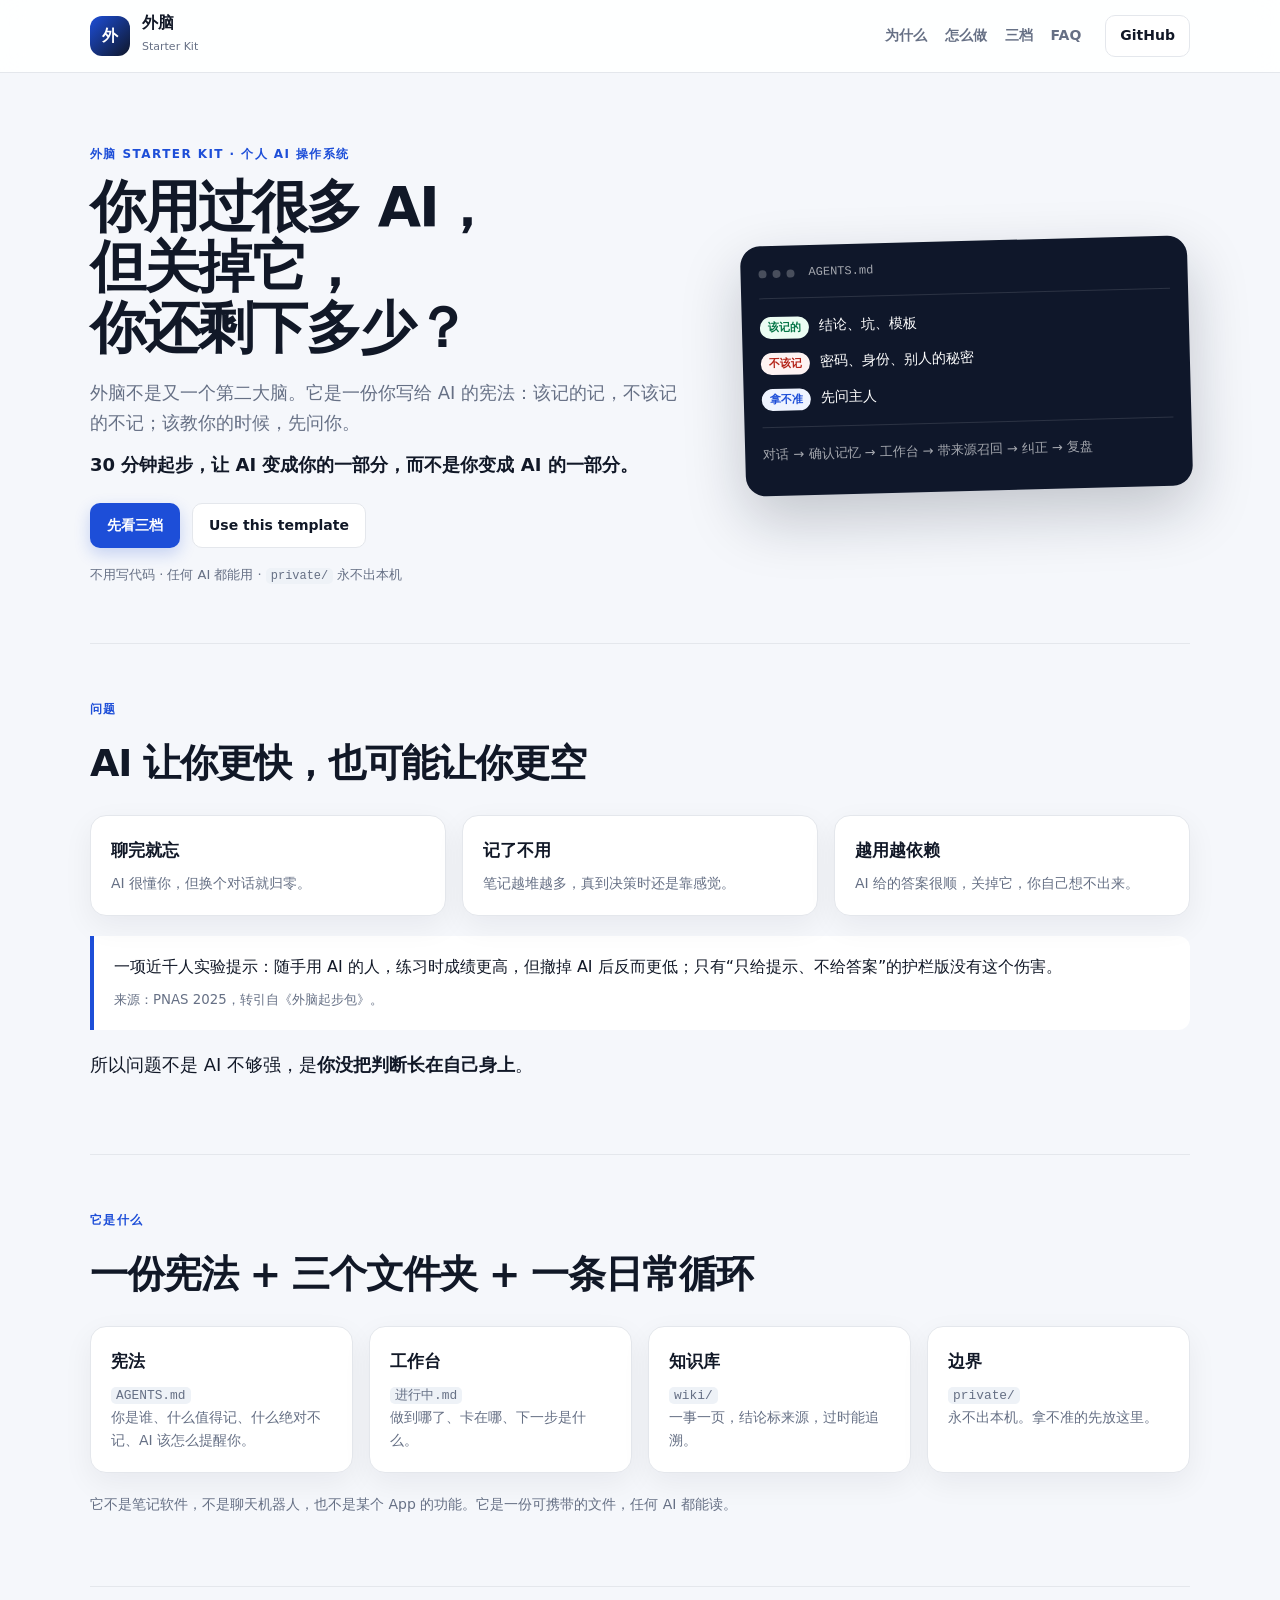
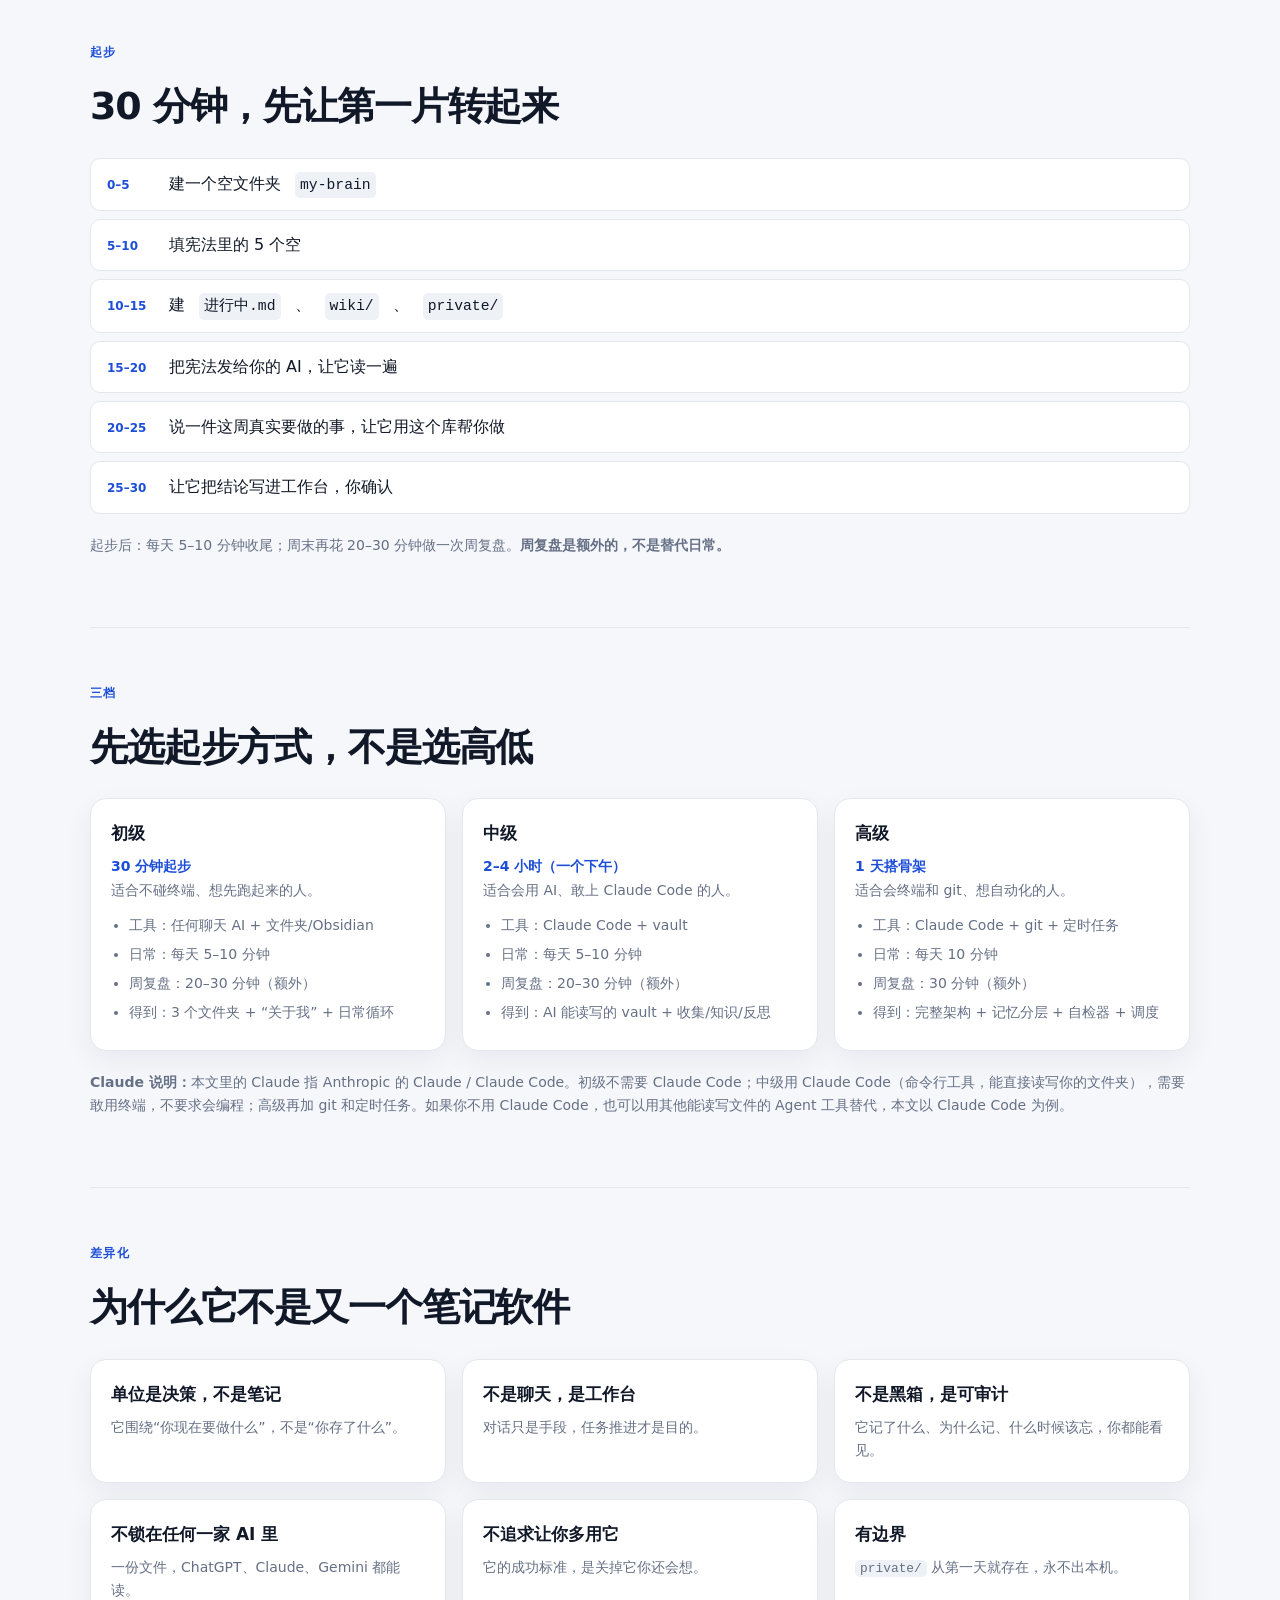
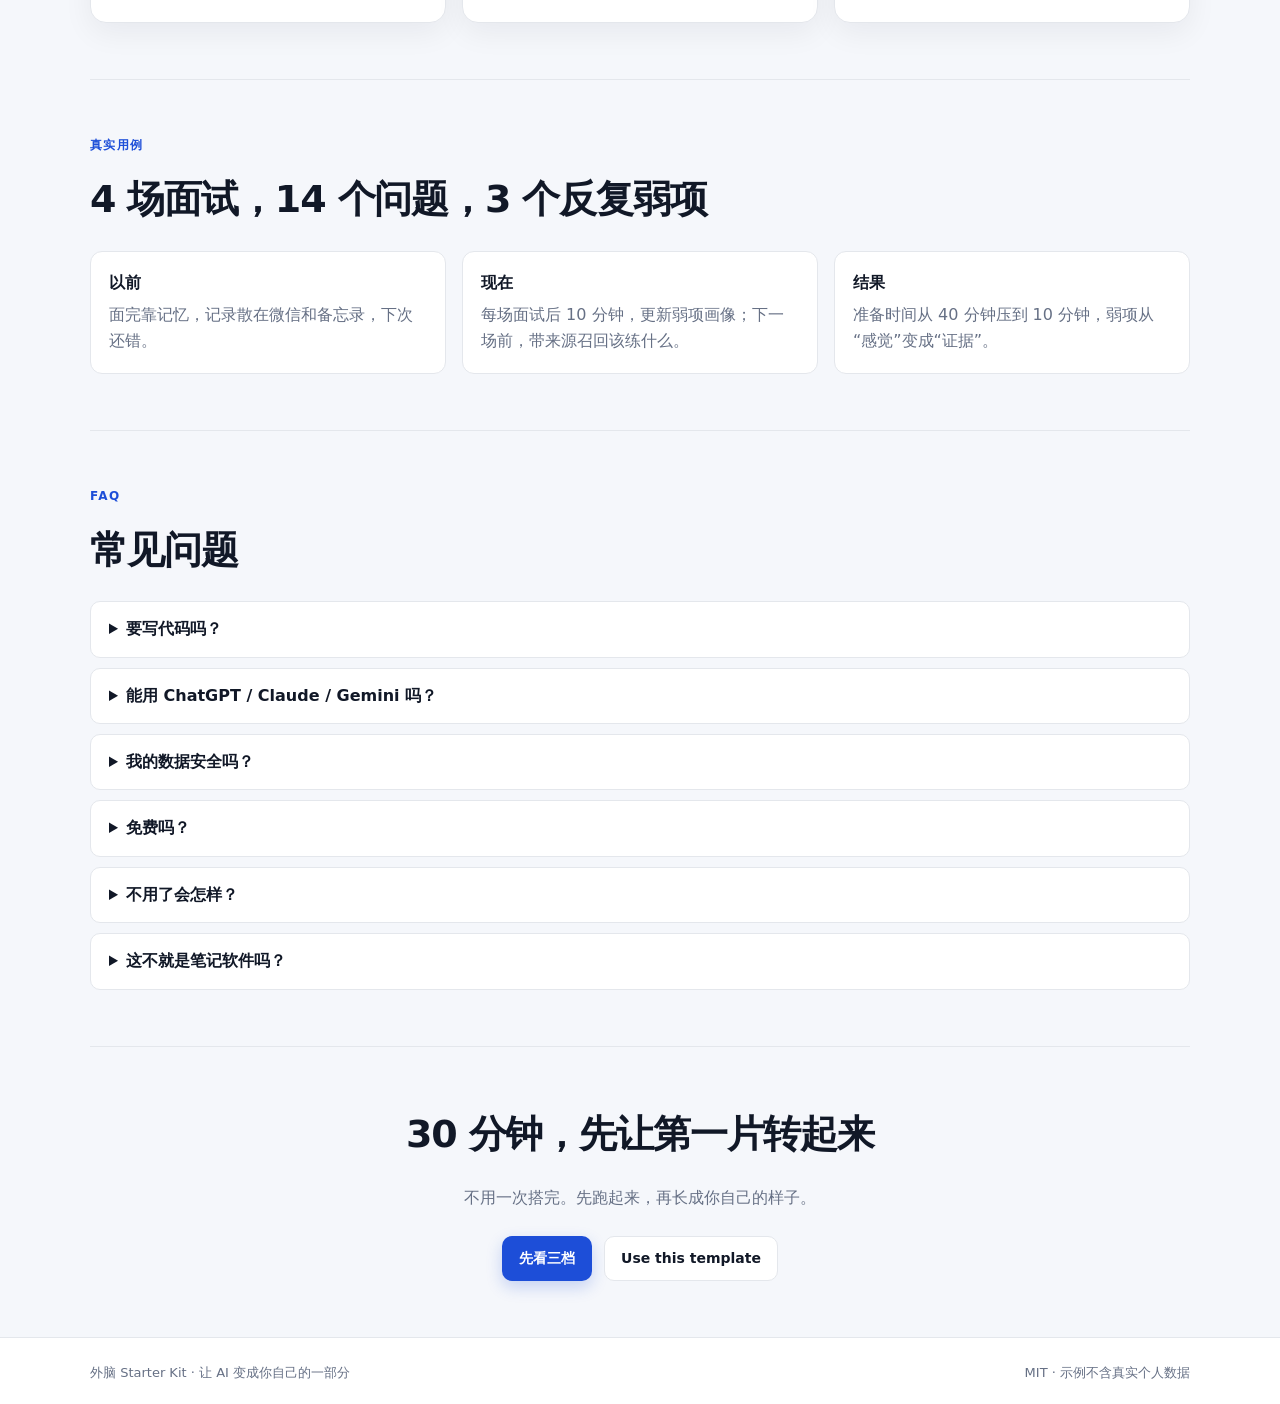
==== site/index.html @ 5e47b534 "feat: add external brain starter kit Co-Authored-By: Claude Code <noreply@anthropic.com>" ====
<!DOCTYPE html>
<html lang="zh-CN">
<head>
  <meta charset="UTF-8" />
  <meta name="viewport" content="width=device-width, initial-scale=1.0" />
  <title>外脑 Starter Kit · 让 AI 变成你自己的一部分</title>
  <meta name="description" content="外脑不是又一个第二大脑。它是一份你写给 AI 的宪法：该记的记，不该记的不记；该教你的时候，先问你。" />
  <link rel="stylesheet" href="styles.css" />
</head>
<body>
  <header class="site-header">
    <div class="container header-inner">
      <a class="brand" href="#">
        <span class="brand-mark">外</span>
        <span>
          <strong>外脑</strong>
          <small>Starter Kit</small>
        </span>
      </a>
      <nav class="nav">
        <a href="#problem">为什么</a>
        <a href="#how">怎么做</a>
        <a href="#tiers">三档</a>
        <a href="#faq">FAQ</a>
      </nav>
      <a class="btn btn-ghost" href="https://github.com/xiaohuanTang/waibrain-starter" target="_blank" rel="noreferrer">GitHub</a>
    </div>
  </header>

  <main>
    <section class="hero container">
      <div class="hero-copy">
        <p class="eyebrow">外脑 Starter Kit · 个人 AI 操作系统</p>
        <h1>你用过很多 AI，<br />但关掉它，<br />你还剩下多少？</h1>
        <p class="lead">外脑不是又一个第二大脑。它是一份你写给 AI 的宪法：该记的记，不该记的不记；该教你的时候，先问你。</p>
        <p class="lead strong">30 分钟起步，让 AI 变成你的一部分，而不是你变成 AI 的一部分。</p>
        <div class="actions">
          <a class="btn btn-primary" href="#tiers">先看三档</a>
          <a class="btn btn-secondary" href="https://github.com/xiaohuanTang/waibrain-starter" target="_blank" rel="noreferrer">Use this template</a>
        </div>
        <p class="micro">不用写代码 · 任何 AI 都能用 · <code>private/</code> 永不出本机</p>
      </div>
      <div class="hero-card" aria-hidden="true">
        <div class="card-top"><i></i><i></i><i></i><span>AGENTS.md</span></div>
        <div class="card-body">
          <p><span class="tag tag-green">该记的</span> 结论、坑、模板</p>
          <p><span class="tag tag-red">不该记</span> 密码、身份、别人的秘密</p>
          <p><span class="tag tag-blue">拿不准</span> 先问主人</p>
          <hr />
          <p class="muted">对话 → 确认记忆 → 工作台 → 带来源召回 → 纠正 → 复盘</p>
        </div>
      </div>
    </section>

    <section id="problem" class="section container">
      <p class="eyebrow">问题</p>
      <h2>AI 让你更快，也可能让你更空</h2>
      <div class="grid-3">
        <div class="card"><h3>聊完就忘</h3><p>AI 很懂你，但换个对话就归零。</p></div>
        <div class="card"><h3>记了不用</h3><p>笔记越堆越多，真到决策时还是靠感觉。</p></div>
        <div class="card"><h3>越用越依赖</h3><p>AI 给的答案很顺，关掉它，你自己想不出来。</p></div>
      </div>
      <div class="quote">
        <p>一项近千人实验提示：随手用 AI 的人，练习时成绩更高，但撤掉 AI 后反而更低；只有“只给提示、不给答案”的护栏版没有这个伤害。</p>
        <small>来源：PNAS 2025，转引自《外脑起步包》。</small>
      </div>
      <p class="turn">所以问题不是 AI 不够强，是<strong>你没把判断长在自己身上</strong>。</p>
    </section>

    <section id="how" class="section container">
      <p class="eyebrow">它是什么</p>
      <h2>一份宪法 + 三个文件夹 + 一条日常循环</h2>
      <div class="grid-4">
        <div class="card"><h3>宪法</h3><p><code>AGENTS.md</code><br />你是谁、什么值得记、什么绝对不记、AI 该怎么提醒你。</p></div>
        <div class="card"><h3>工作台</h3><p><code>进行中.md</code><br />做到哪了、卡在哪、下一步是什么。</p></div>
        <div class="card"><h3>知识库</h3><p><code>wiki/</code><br />一事一页，结论标来源，过时能追溯。</p></div>
        <div class="card"><h3>边界</h3><p><code>private/</code><br />永不出本机。拿不准的先放这里。</p></div>
      </div>
      <p class="note">它不是笔记软件，不是聊天机器人，也不是某个 App 的功能。它是一份可携带的文件，任何 AI 都能读。</p>
    </section>

    <section class="section container">
      <p class="eyebrow">起步</p>
      <h2>30 分钟，先让第一片转起来</h2>
      <ol class="steps">
        <li><span>0–5</span>建一个空文件夹 <code>my-brain</code></li>
        <li><span>5–10</span>填宪法里的 5 个空</li>
        <li><span>10–15</span>建 <code>进行中.md</code>、<code>wiki/</code>、<code>private/</code></li>
        <li><span>15–20</span>把宪法发给你的 AI，让它读一遍</li>
        <li><span>20–25</span>说一件这周真实要做的事，让它用这个库帮你做</li>
        <li><span>25–30</span>让它把结论写进工作台，你确认</li>
      </ol>
      <p class="note">起步后：每天 5–10 分钟收尾；周末再花 20–30 分钟做一次周复盘。<strong>周复盘是额外的，不是替代日常。</strong></p>
    </section>

    <section id="tiers" class="section container">
      <p class="eyebrow">三档</p>
      <h2>先选起步方式，不是选高低</h2>
      <div class="tiers">
        <div class="card tier">
          <h3>初级</h3>
          <p class="tier-time">30 分钟起步</p>
          <p>适合不碰终端、想先跑起来的人。</p>
          <ul>
            <li>工具：任何聊天 AI + 文件夹/Obsidian</li>
            <li>日常：每天 5–10 分钟</li>
            <li>周复盘：20–30 分钟（额外）</li>
            <li>得到：3 个文件夹 + “关于我” + 日常循环</li>
          </ul>
        </div>
        <div class="card tier">
          <h3>中级</h3>
          <p class="tier-time">2–4 小时（一个下午）</p>
          <p>适合会用 AI、敢上 Claude Code 的人。</p>
          <ul>
            <li>工具：Claude Code + vault</li>
            <li>日常：每天 5–10 分钟</li>
            <li>周复盘：20–30 分钟（额外）</li>
            <li>得到：AI 能读写的 vault + 收集/知识/反思</li>
          </ul>
        </div>
        <div class="card tier">
          <h3>高级</h3>
          <p class="tier-time">1 天搭骨架</p>
          <p>适合会终端和 git、想自动化的人。</p>
          <ul>
            <li>工具：Claude Code + git + 定时任务</li>
            <li>日常：每天 10 分钟</li>
            <li>周复盘：30 分钟（额外）</li>
            <li>得到：完整架构 + 记忆分层 + 自检器 + 调度</li>
          </ul>
        </div>
      </div>
      <p class="note"><strong>Claude 说明：</strong>本文里的 Claude 指 Anthropic 的 Claude / Claude Code。初级不需要 Claude Code；中级用 Claude Code（命令行工具，能直接读写你的文件夹），需要敢用终端，不要求会编程；高级再加 git 和定时任务。如果你不用 Claude Code，也可以用其他能读写文件的 Agent 工具替代，本文以 Claude Code 为例。</p>
    </section>

    <section class="section container">
      <p class="eyebrow">差异化</p>
      <h2>为什么它不是又一个笔记软件</h2>
      <div class="grid-3">
        <div class="card"><h3>单位是决策，不是笔记</h3><p>它围绕“你现在要做什么”，不是“你存了什么”。</p></div>
        <div class="card"><h3>不是聊天，是工作台</h3><p>对话只是手段，任务推进才是目的。</p></div>
        <div class="card"><h3>不是黑箱，是可审计</h3><p>它记了什么、为什么记、什么时候该忘，你都能看见。</p></div>
        <div class="card"><h3>不锁在任何一家 AI 里</h3><p>一份文件，ChatGPT、Claude、Gemini 都能读。</p></div>
        <div class="card"><h3>不追求让你多用它</h3><p>它的成功标准，是关掉它你还会想。</p></div>
        <div class="card"><h3>有边界</h3><p><code>private/</code> 从第一天就存在，永不出本机。</p></div>
      </div>
    </section>

    <section class="section container">
      <p class="eyebrow">真实用例</p>
      <h2>4 场面试，14 个问题，3 个反复弱项</h2>
      <div class="case">
        <div><strong>以前</strong><p>面完靠记忆，记录散在微信和备忘录，下次还错。</p></div>
        <div><strong>现在</strong><p>每场面试后 10 分钟，更新弱项画像；下一场前，带来源召回该练什么。</p></div>
        <div><strong>结果</strong><p>准备时间从 40 分钟压到 10 分钟，弱项从“感觉”变成“证据”。</p></div>
      </div>
    </section>

    <section id="faq" class="section container">
      <p class="eyebrow">FAQ</p>
      <h2>常见问题</h2>
      <div class="faq">
        <details><summary>要写代码吗？</summary><p>不用。初级档零终端，任何聊天 AI + 一个文件夹就能开始。</p></details>
        <details><summary>能用 ChatGPT / Claude / Gemini 吗？</summary><p>能。外脑是一份文件，不是某个 App 的功能；初级任何聊天 AI 都行，中高级用 Claude Code。</p></details>
        <details><summary>我的数据安全吗？</summary><p><code>private/</code> 永不出本机；可分享层和私有层从第一天分开。</p></details>
        <details><summary>免费吗？</summary><p>Starter Kit 开源；你的外脑是你自己的文件，不是租来的账号。</p></details>
        <details><summary>不用了会怎样？</summary><p>文件还在你手里。没有锁定，没有迁移成本。</p></details>
        <details><summary>这不就是笔记软件吗？</summary><p>不是。笔记软件存内容；外脑管的是“记什么、什么时候用、什么时候该忘”。</p></details>
      </div>
    </section>

    <section class="section container final">
      <h2>30 分钟，先让第一片转起来</h2>
      <p>不用一次搭完。先跑起来，再长成你自己的样子。</p>
      <div class="actions">
        <a class="btn btn-primary" href="#tiers">先看三档</a>
        <a class="btn btn-secondary" href="https://github.com/xiaohuanTang/waibrain-starter" target="_blank" rel="noreferrer">Use this template</a>
      </div>
    </section>
  </main>

  <footer class="site-footer">
    <div class="container footer-inner">
      <span>外脑 Starter Kit · 让 AI 变成你自己的一部分</span>
      <span>MIT · 示例不含真实个人数据</span>
    </div>
  </footer>
</body>
</html>
---- site/styles.css ----
:root {
  --bg: #f5f7fb;
  --surface: #ffffff;
  --ink: #111827;
  --muted: #667085;
  --line: #e4e7ec;
  --navy: #0f172a;
  --blue: #1d4ed8;
  --blue-soft: #eff4ff;
  --green: #067647;
  --green-soft: #ecfdf3;
  --red: #b42318;
  --red-soft: #fef3f2;
  --radius: 16px;
  --shadow: 0 10px 30px rgba(15, 23, 42, 0.06);
}

* { box-sizing: border-box; }
html { scroll-behavior: smooth; }
body {
  margin: 0;
  background: var(--bg);
  color: var(--ink);
  font-family: system-ui, -apple-system, "Segoe UI", "Microsoft YaHei", sans-serif;
  line-height: 1.65;
  -webkit-font-smoothing: antialiased;
}
a { color: inherit; }
code {
  padding: 1px 5px;
  border-radius: 5px;
  background: #eef2f7;
  font-family: ui-monospace, SFMono-Regular, Consolas, monospace;
  font-size: 0.92em;
}
.container { width: min(1100px, calc(100% - 40px)); margin: 0 auto; }

.site-header {
  position: sticky;
  top: 0;
  z-index: 20;
  background: rgba(255, 255, 255, 0.9);
  backdrop-filter: blur(12px);
  border-bottom: 1px solid var(--line);
}
.header-inner {
  display: flex;
  align-items: center;
  gap: 24px;
  min-height: 72px;
  padding: 10px 0;
}
.brand {
  display: flex;
  align-items: center;
  gap: 12px;
  text-decoration: none;
}
.brand-mark {
  width: 40px;
  height: 40px;
  border-radius: 12px;
  display: grid;
  place-items: center;
  background: linear-gradient(135deg, #1d4ed8, #0f172a);
  color: #fff;
  font-weight: 800;
}
.brand strong { display: block; line-height: 1.1; }
.brand small { color: var(--muted); font-size: 11px; }
.nav {
  margin-left: auto;
  display: flex;
  gap: 18px;
}
.nav a {
  color: var(--muted);
  text-decoration: none;
  font-size: 14px;
  font-weight: 600;
}
.nav a:hover { color: var(--ink); }
.btn {
  display: inline-flex;
  align-items: center;
  justify-content: center;
  border-radius: 10px;
  padding: 10px 16px;
  font-size: 14px;
  font-weight: 700;
  text-decoration: none;
  border: 1px solid transparent;
  transition: transform 0.15s ease, background 0.15s ease;
}
.btn:hover { transform: translateY(-1px); }
.btn-primary { background: var(--blue); color: #fff; box-shadow: 0 6px 16px rgba(29, 78, 216, 0.22); }
.btn-secondary { background: #fff; color: var(--ink); border-color: var(--line); }
.btn-ghost { background: #fff; color: var(--ink); border-color: var(--line); padding: 8px 14px; }

.hero {
  display: grid;
  grid-template-columns: 1.15fr 0.85fr;
  gap: 48px;
  align-items: center;
  padding: 72px 0 56px;
}
.eyebrow {
  margin: 0 0 12px;
  color: var(--blue);
  font-size: 12px;
  font-weight: 800;
  letter-spacing: 0.12em;
  text-transform: uppercase;
}
h1 {
  margin: 0 0 20px;
  font-size: clamp(36px, 5vw, 56px);
  line-height: 1.08;
  letter-spacing: -0.035em;
}
h2 {
  margin: 0 0 20px;
  font-size: clamp(28px, 3.5vw, 38px);
  letter-spacing: -0.03em;
}
h3 { margin: 0 0 8px; font-size: 17px; }
.lead { margin: 0 0 12px; color: var(--muted); font-size: 18px; max-width: 620px; }
.lead.strong { color: var(--ink); font-weight: 700; }
.actions { display: flex; flex-wrap: wrap; gap: 12px; margin-top: 24px; }
.micro { margin: 16px 0 0; color: var(--muted); font-size: 13px; }

.hero-card {
  background: var(--navy);
  color: #fff;
  border-radius: 20px;
  padding: 18px;
  box-shadow: 0 24px 60px rgba(15, 23, 42, 0.22);
  transform: rotate(-1.5deg);
}
.card-top { display: flex; align-items: center; gap: 6px; padding-bottom: 14px; border-bottom: 1px solid rgba(255,255,255,.12); }
.card-top i { width: 8px; height: 8px; border-radius: 50%; background: rgba(255,255,255,.24); }
.card-top span { margin-left: 8px; color: rgba(255,255,255,.62); font-size: 12px; font-family: ui-monospace, monospace; }
.card-body { padding-top: 16px; }
.card-body p { margin: 0 0 12px; font-size: 14px; }
.card-body hr { border: 0; border-top: 1px solid rgba(255,255,255,.12); margin: 16px 0; }
.card-body .muted { color: rgba(255,255,255,.62); font-size: 13px; }
.tag { display: inline-block; padding: 2px 8px; border-radius: 999px; font-size: 11px; font-weight: 800; margin-right: 6px; }
.tag-green { background: var(--green-soft); color: var(--green); }
.tag-red { background: var(--red-soft); color: var(--red); }
.tag-blue { background: var(--blue-soft); color: var(--blue); }

.section { padding: 56px 0; border-top: 1px solid var(--line); }
.grid-3 { display: grid; grid-template-columns: repeat(3, 1fr); gap: 16px; }
.grid-4 { display: grid; grid-template-columns: repeat(4, 1fr); gap: 16px; }
.card {
  background: var(--surface);
  border: 1px solid var(--line);
  border-radius: var(--radius);
  padding: 20px;
  box-shadow: var(--shadow);
}
.card p { margin: 0; color: var(--muted); font-size: 14px; }
.quote {
  margin-top: 20px;
  padding: 18px 20px;
  border-left: 4px solid var(--blue);
  background: #fff;
  border-radius: 0 12px 12px 0;
}
.quote p { margin: 0 0 6px; }
.quote small { color: var(--muted); }
.turn { margin-top: 20px; font-size: 18px; }
.note { margin-top: 20px; color: var(--muted); font-size: 14px; }
.steps { margin: 0; padding: 0; list-style: none; display: grid; gap: 8px; }
.steps li { display: flex; gap: 14px; align-items: baseline; background: #fff; border: 1px solid var(--line); border-radius: 10px; padding: 12px 16px; }
.steps span { color: var(--blue); font-weight: 800; font-size: 12px; min-width: 48px; }
.tiers { display: grid; grid-template-columns: repeat(3, 1fr); gap: 16px; }
.tier-time { color: var(--blue) !important; font-weight: 800; }
.tier ul { margin: 12px 0 0; padding-left: 18px; color: var(--muted); font-size: 14px; }
.tier li { margin-bottom: 6px; }
.case { display: grid; grid-template-columns: repeat(3, 1fr); gap: 16px; }
.case > div { background: #fff; border: 1px solid var(--line); border-radius: 12px; padding: 18px; }
.case p { margin: 6px 0 0; color: var(--muted); }
.faq { display: grid; gap: 10px; }
details { background: #fff; border: 1px solid var(--line); border-radius: 10px; padding: 14px 18px; }
summary { cursor: pointer; font-weight: 700; }
details p { margin: 10px 0 0; color: var(--muted); }
.final { text-align: center; }
.final p { color: var(--muted); }
.final .actions { justify-content: center; }
.site-footer { padding: 24px 0; border-top: 1px solid var(--line); background: #fff; }
.footer-inner { display: flex; justify-content: space-between; gap: 16px; flex-wrap: wrap; color: var(--muted); font-size: 13px; }

@media (max-width: 900px) {
  .header-inner { flex-wrap: wrap; gap: 12px; }
  .nav { order: 3; width: 100%; margin-left: 0; }
  .hero { grid-template-columns: 1fr; padding-top: 44px; }
  .hero-card { display: none; }
  .grid-3, .grid-4, .tiers, .case { grid-template-columns: 1fr; }
}
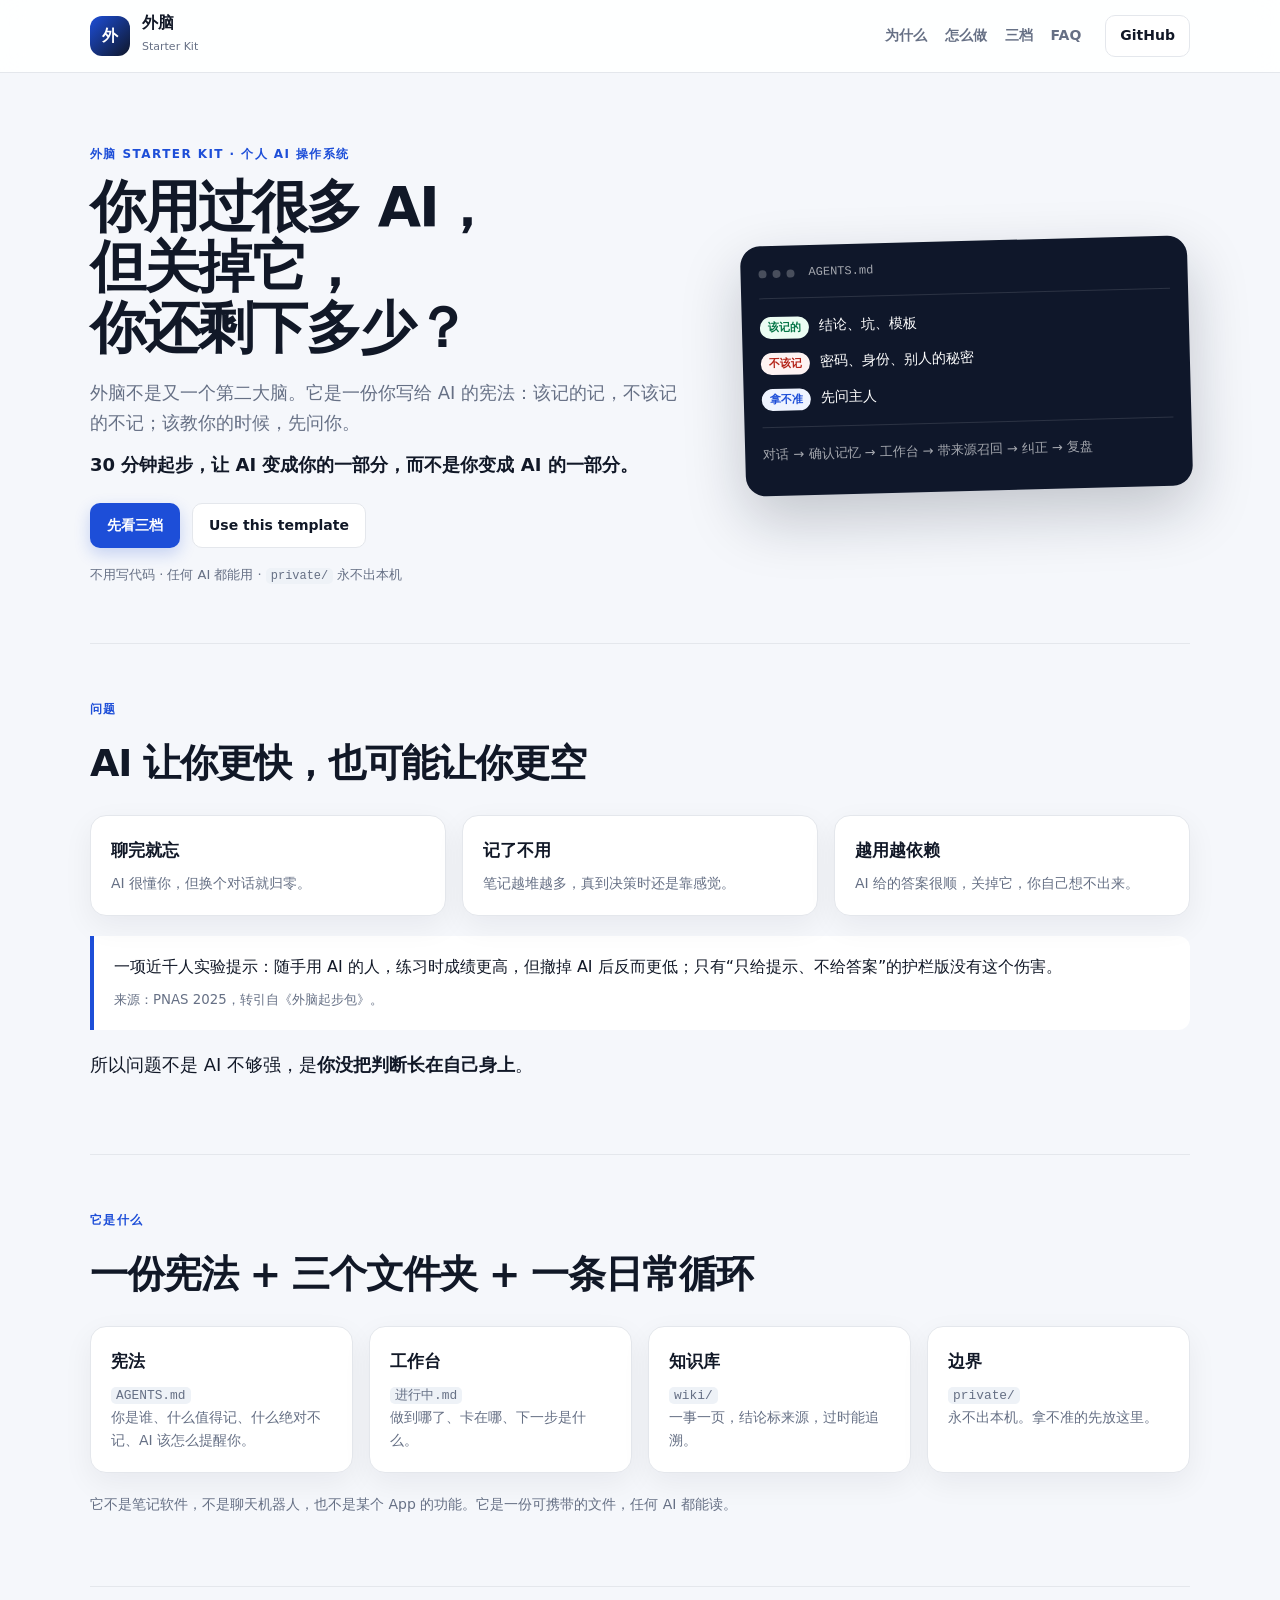
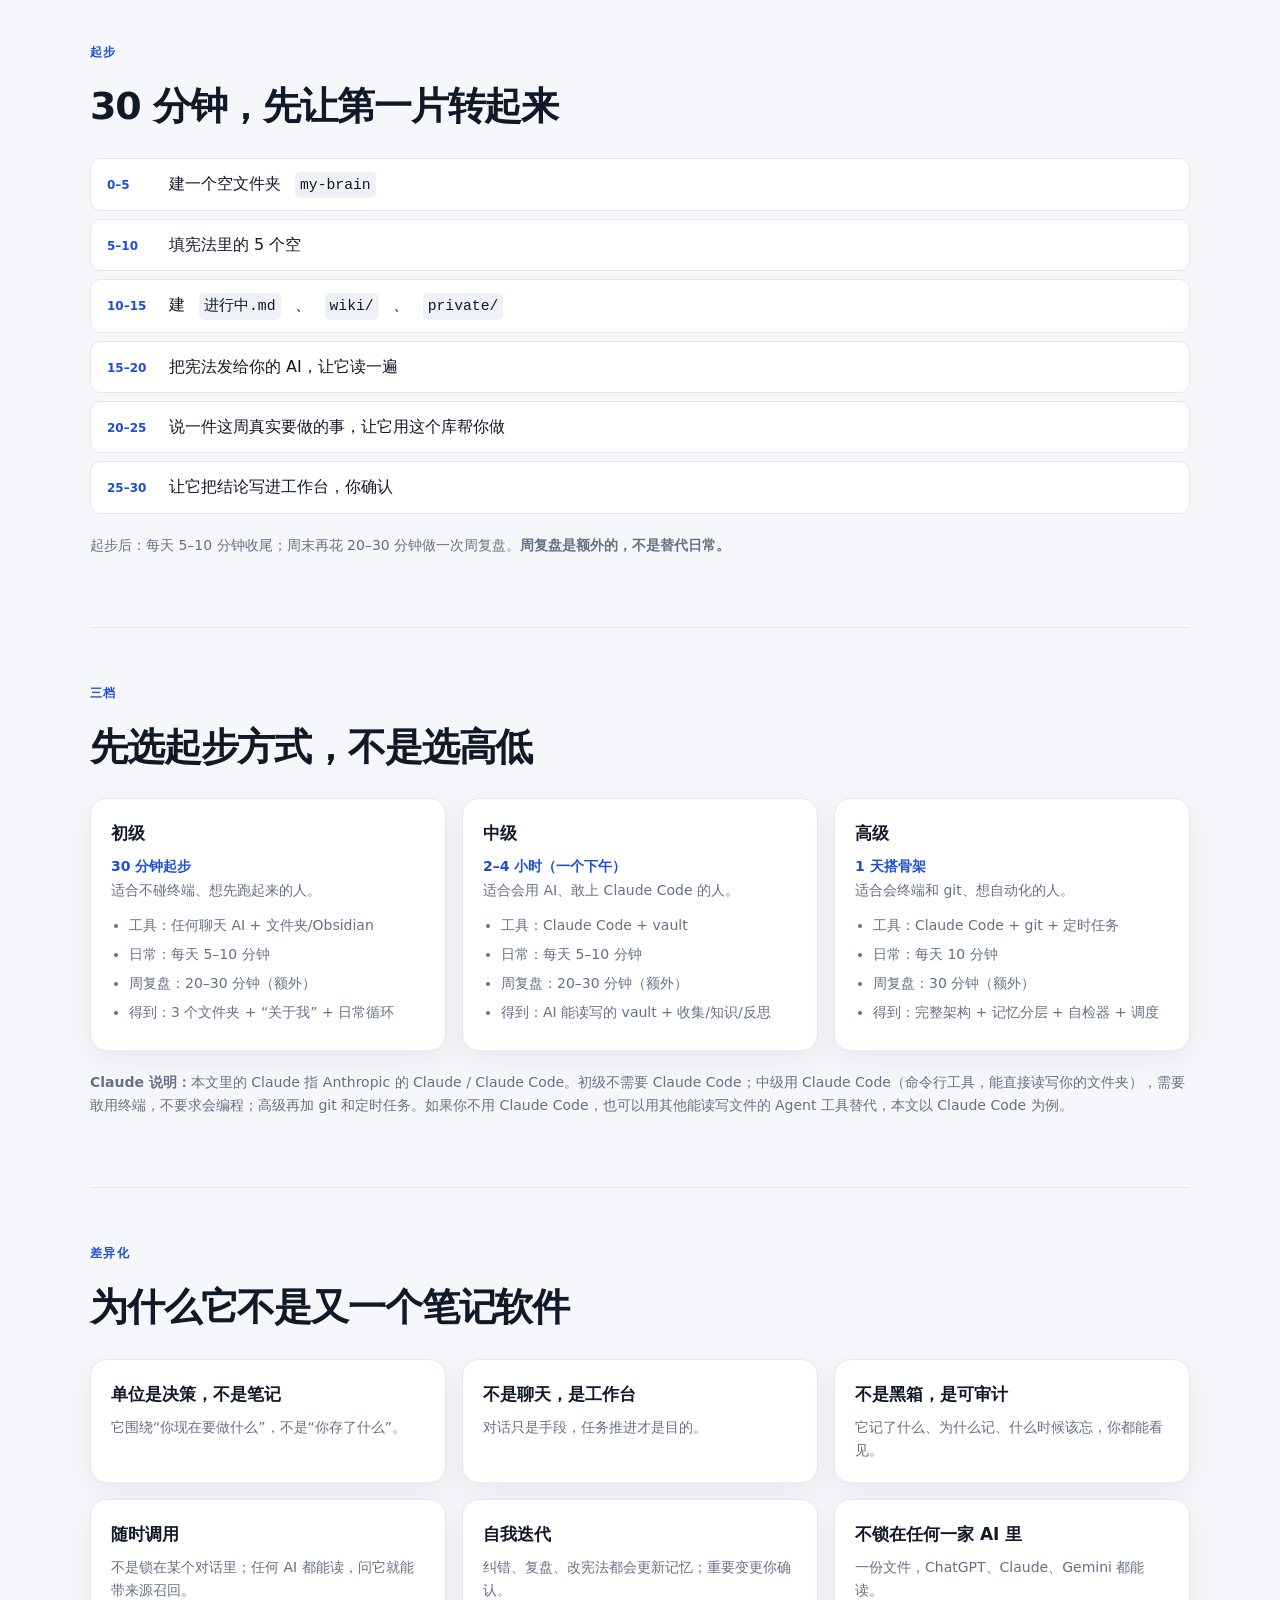
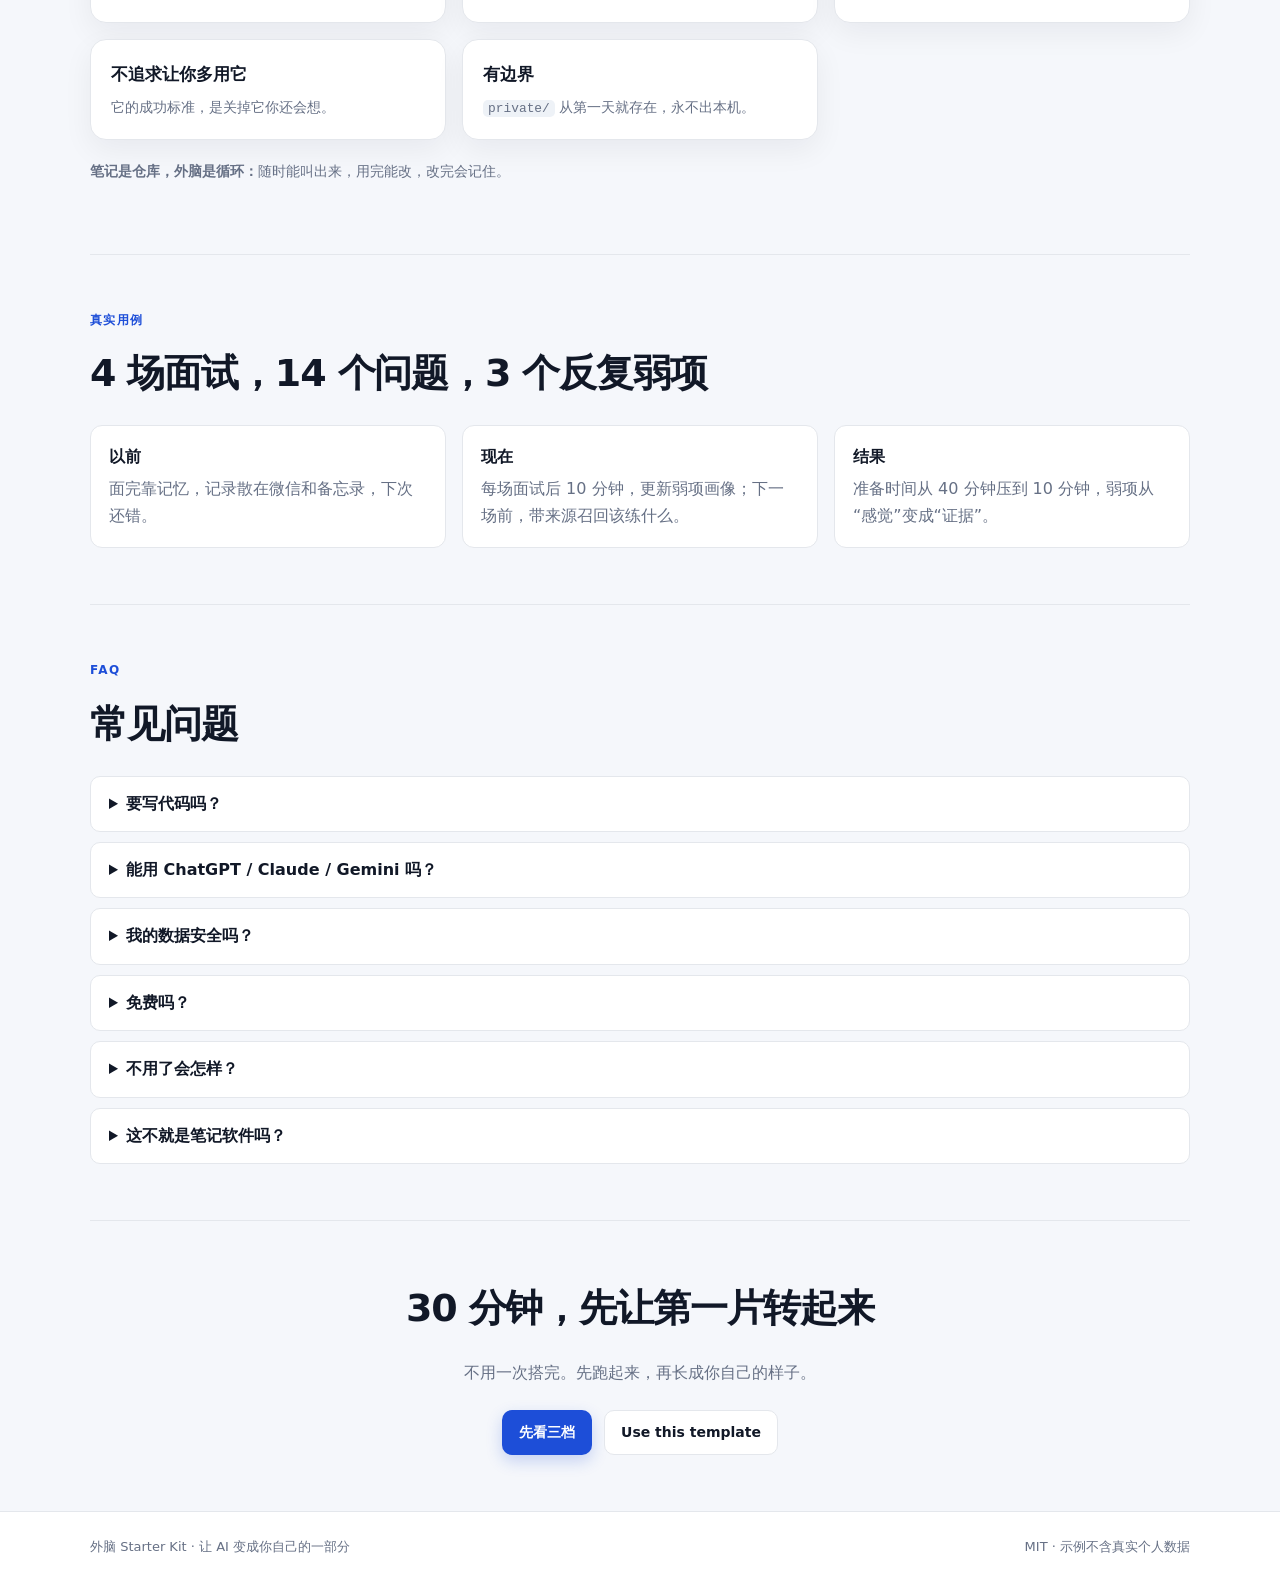
==== commit 8fed06c7: "docs: clarify recall and self-iteration in FAQ Co-Authored-By: Claude Code <noreply@anthropic.com>" ====
--- a/site/index.html
+++ b/site/index.html
@@ -141,10 +141,13 @@
         <div class="card"><h3>单位是决策，不是笔记</h3><p>它围绕“你现在要做什么”，不是“你存了什么”。</p></div>
         <div class="card"><h3>不是聊天，是工作台</h3><p>对话只是手段，任务推进才是目的。</p></div>
         <div class="card"><h3>不是黑箱，是可审计</h3><p>它记了什么、为什么记、什么时候该忘，你都能看见。</p></div>
+        <div class="card"><h3>随时调用</h3><p>不是锁在某个对话里；任何 AI 都能读，问它就能带来源召回。</p></div>
+        <div class="card"><h3>自我迭代</h3><p>纠错、复盘、改宪法都会更新记忆；重要变更你确认。</p></div>
         <div class="card"><h3>不锁在任何一家 AI 里</h3><p>一份文件，ChatGPT、Claude、Gemini 都能读。</p></div>
         <div class="card"><h3>不追求让你多用它</h3><p>它的成功标准，是关掉它你还会想。</p></div>
         <div class="card"><h3>有边界</h3><p><code>private/</code> 从第一天就存在，永不出本机。</p></div>
       </div>
+      <p class="note"><strong>笔记是仓库，外脑是循环：</strong>随时能叫出来，用完能改，改完会记住。</p>
     </section>
 
     <section class="section container">
@@ -166,7 +169,16 @@
         <details><summary>我的数据安全吗？</summary><p><code>private/</code> 永不出本机；可分享层和私有层从第一天分开。</p></details>
         <details><summary>免费吗？</summary><p>Starter Kit 开源；你的外脑是你自己的文件，不是租来的账号。</p></details>
         <details><summary>不用了会怎样？</summary><p>文件还在你手里。没有锁定，没有迁移成本。</p></details>
-        <details><summary>这不就是笔记软件吗？</summary><p>不是。笔记软件存内容；外脑管的是“记什么、什么时候用、什么时候该忘”。</p></details>
+        <details>
+          <summary>这不就是笔记软件吗？</summary>
+          <p>不是。笔记软件是仓库，外脑是循环。</p>
+          <ul>
+            <li><strong>随时调用</strong>：不是锁在某个对话里；只要 AI 能读这个文件夹，你随时可以问“我以前怎么处理过 X”，它带来源召回。</li>
+            <li><strong>自我迭代</strong>：每次纠错、每次复盘、每次改宪法，都会更新它的记忆和规则；但重要变更要你确认，不偷偷改。</li>
+            <li><strong>越用越像你</strong>：不是存得越多越好，而是记对了、用上了、改对了。</li>
+          </ul>
+          <p>一句话：笔记存内容，外脑管“记什么、什么时候用、什么时候该忘”，而且随时能叫出来、用完能改、改完会记住。</p>
+        </details>
       </div>
     </section>
 
--- a/site/styles.css
+++ b/site/styles.css
@@ -185,6 +185,8 @@
 details { background: #fff; border: 1px solid var(--line); border-radius: 10px; padding: 14px 18px; }
 summary { cursor: pointer; font-weight: 700; }
 details p { margin: 10px 0 0; color: var(--muted); }
+details ul { margin: 10px 0 0; padding-left: 20px; color: var(--muted); }
+details li { margin-bottom: 6px; }
 .final { text-align: center; }
 .final p { color: var(--muted); }
 .final .actions { justify-content: center; }
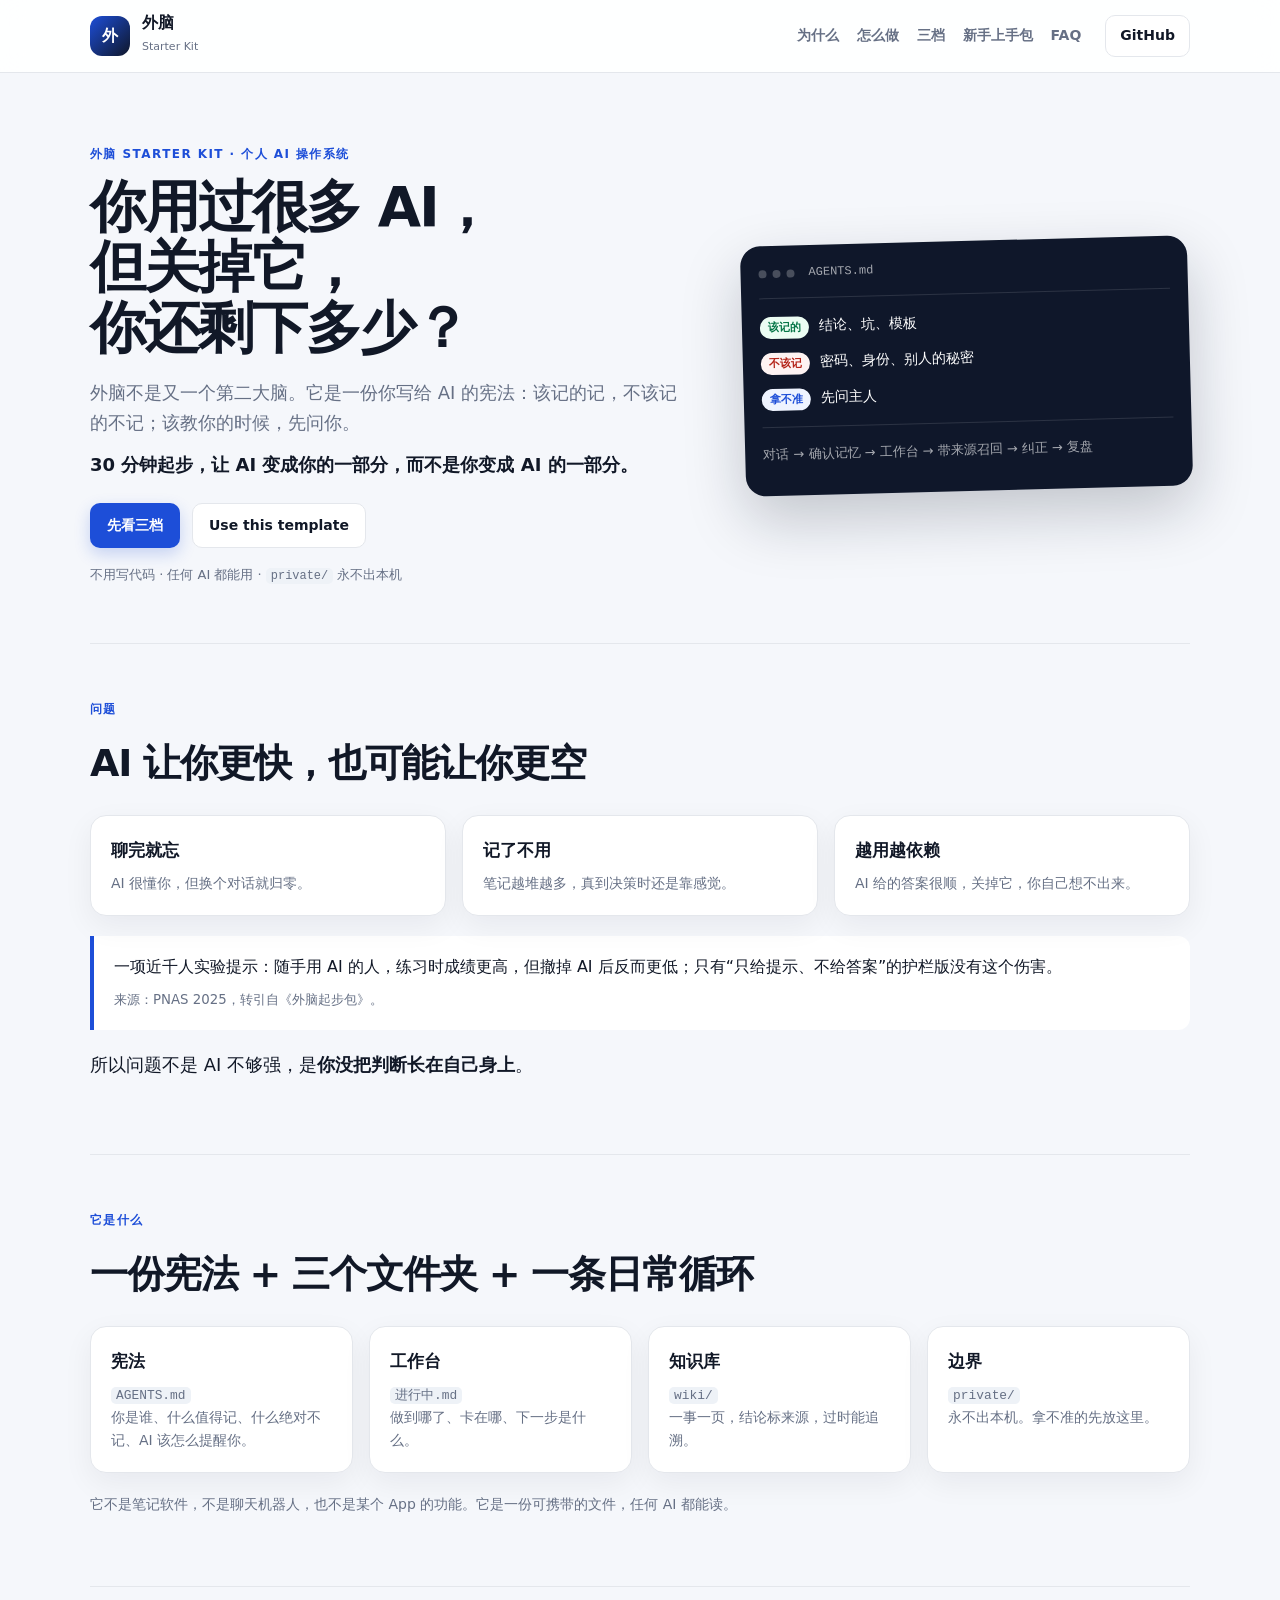
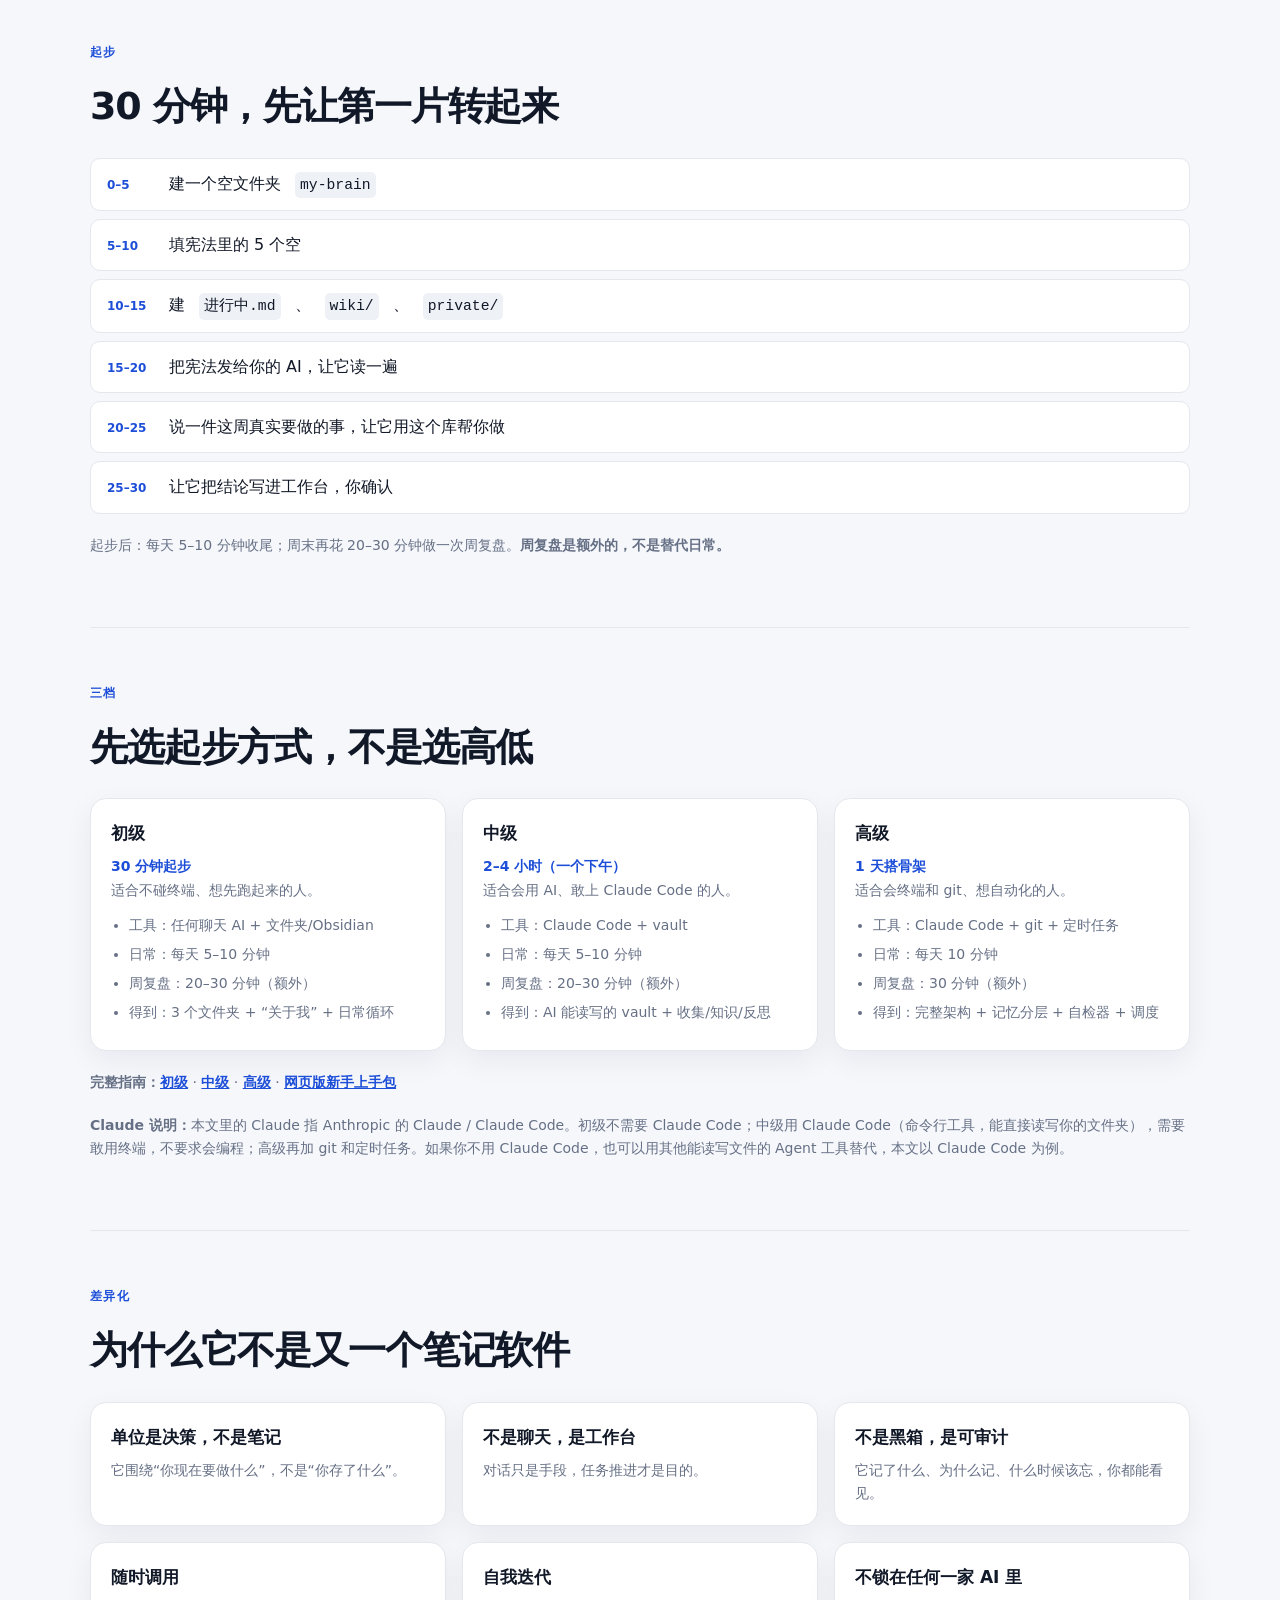
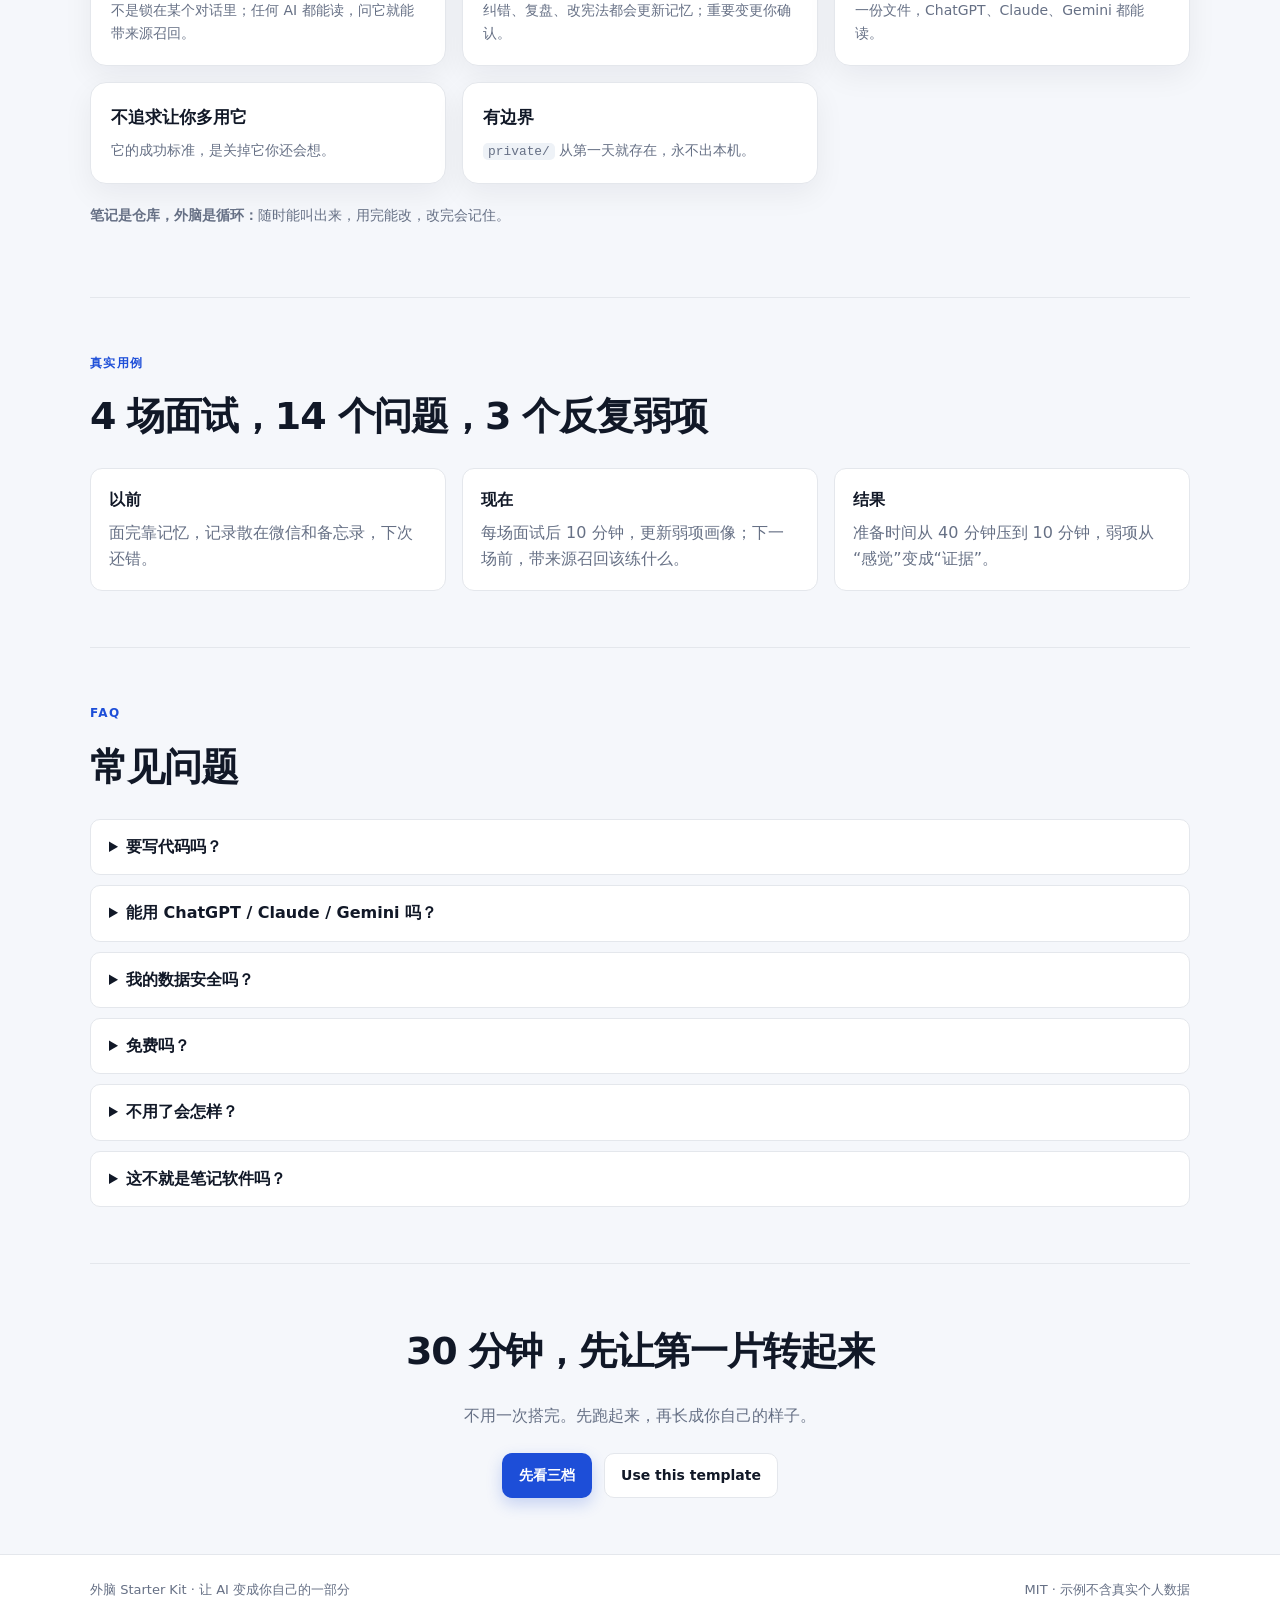
==== commit 5fc8ab1a: "docs: add full tier guides and visual onboarding page Co-Authored-By: Claude Code <noreply@anthropic" ====
--- a/site/index.html
+++ b/site/index.html
@@ -21,6 +21,7 @@
         <a href="#problem">为什么</a>
         <a href="#how">怎么做</a>
         <a href="#tiers">三档</a>
+        <a href="onboarding.html">新手上手包</a>
         <a href="#faq">FAQ</a>
       </nav>
       <a class="btn btn-ghost" href="https://github.com/xiaohuanTang/waibrain-starter" target="_blank" rel="noreferrer">GitHub</a>
@@ -131,6 +132,7 @@
           </ul>
         </div>
       </div>
+      <p class="note"><strong>完整指南：</strong><a href="https://github.com/xiaohuanTang/waibrain-starter/blob/main/docs/初级指南.md">初级</a> · <a href="https://github.com/xiaohuanTang/waibrain-starter/blob/main/docs/中级指南.md">中级</a> · <a href="https://github.com/xiaohuanTang/waibrain-starter/blob/main/docs/高级指南.md">高级</a> · <a href="onboarding.html">网页版新手上手包</a></p>
       <p class="note"><strong>Claude 说明：</strong>本文里的 Claude 指 Anthropic 的 Claude / Claude Code。初级不需要 Claude Code；中级用 Claude Code（命令行工具，能直接读写你的文件夹），需要敢用终端，不要求会编程；高级再加 git 和定时任务。如果你不用 Claude Code，也可以用其他能读写文件的 Agent 工具替代，本文以 Claude Code 为例。</p>
     </section>
 
--- a/site/styles.css
+++ b/site/styles.css
@@ -171,6 +171,7 @@
 .quote small { color: var(--muted); }
 .turn { margin-top: 20px; font-size: 18px; }
 .note { margin-top: 20px; color: var(--muted); font-size: 14px; }
+.note a { color: var(--blue); font-weight: 600; }
 .steps { margin: 0; padding: 0; list-style: none; display: grid; gap: 8px; }
 .steps li { display: flex; gap: 14px; align-items: baseline; background: #fff; border: 1px solid var(--line); border-radius: 10px; padding: 12px 16px; }
 .steps span { color: var(--blue); font-weight: 800; font-size: 12px; min-width: 48px; }
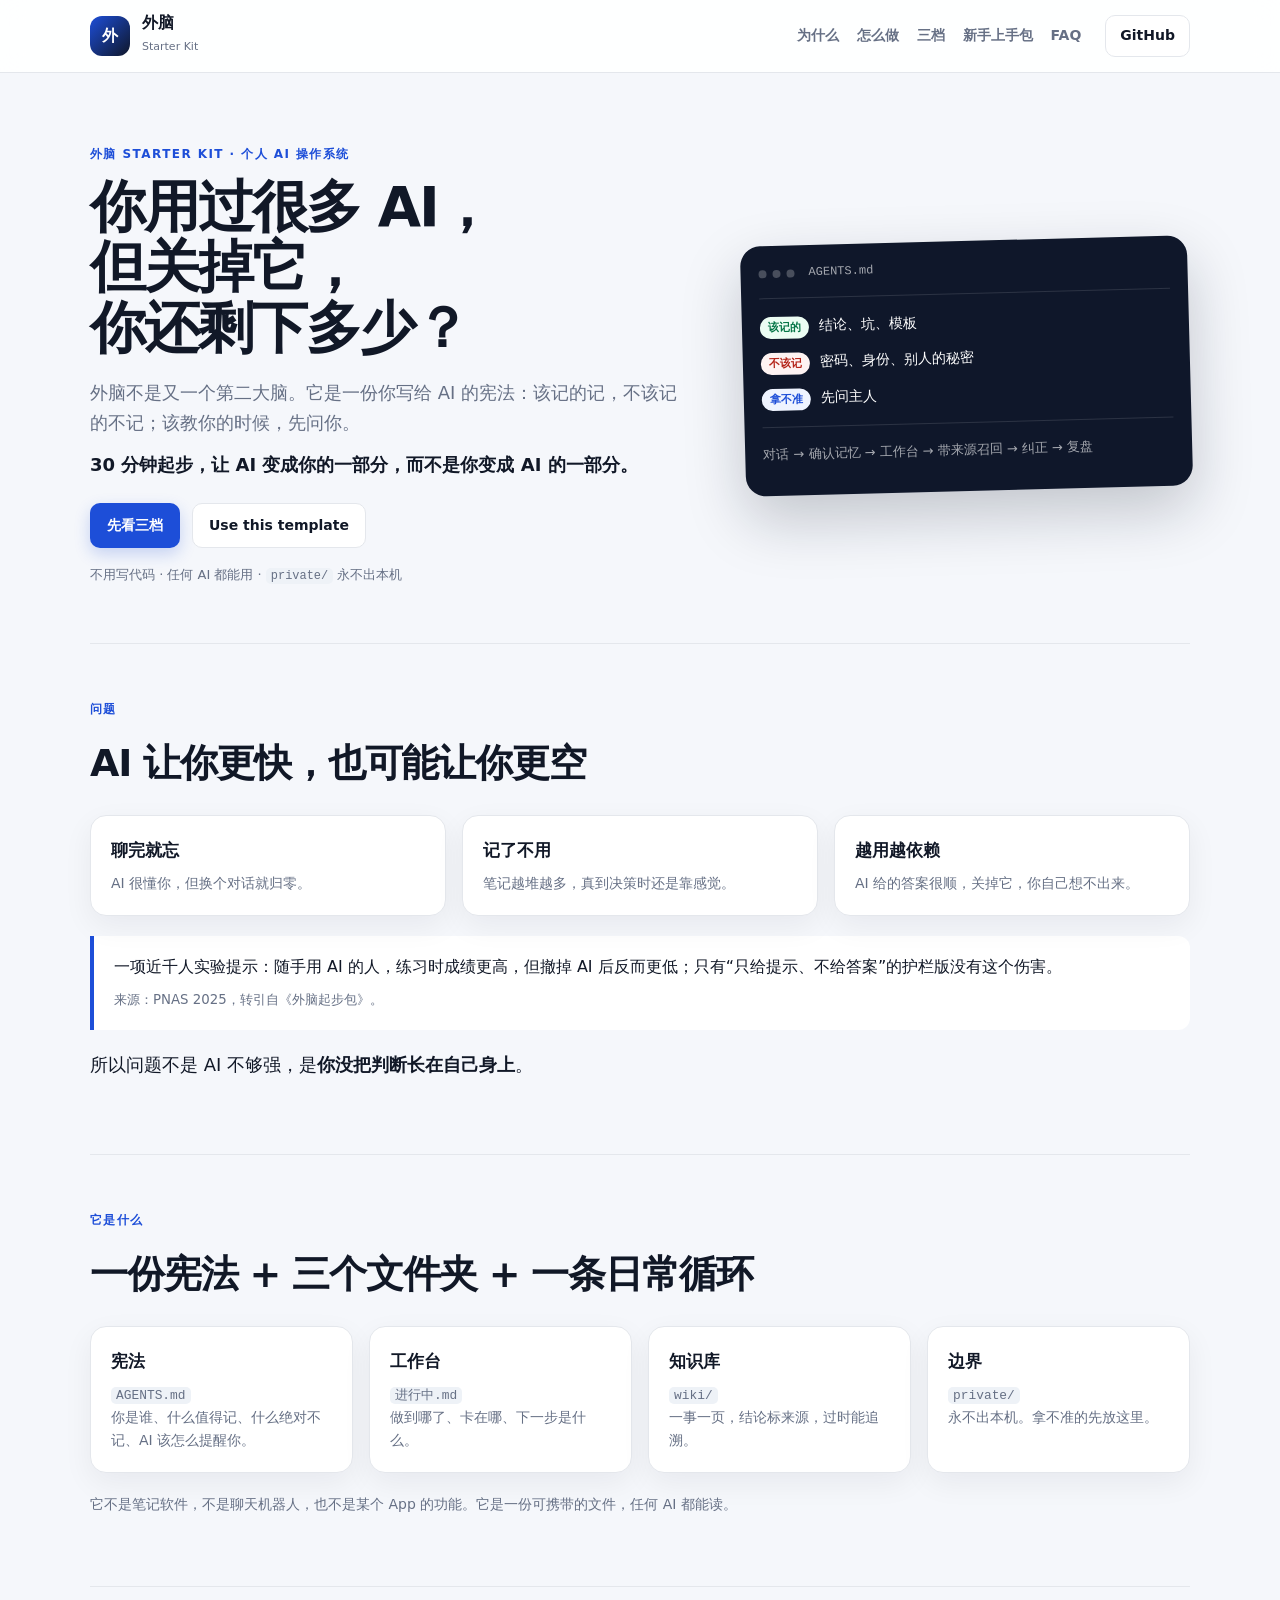
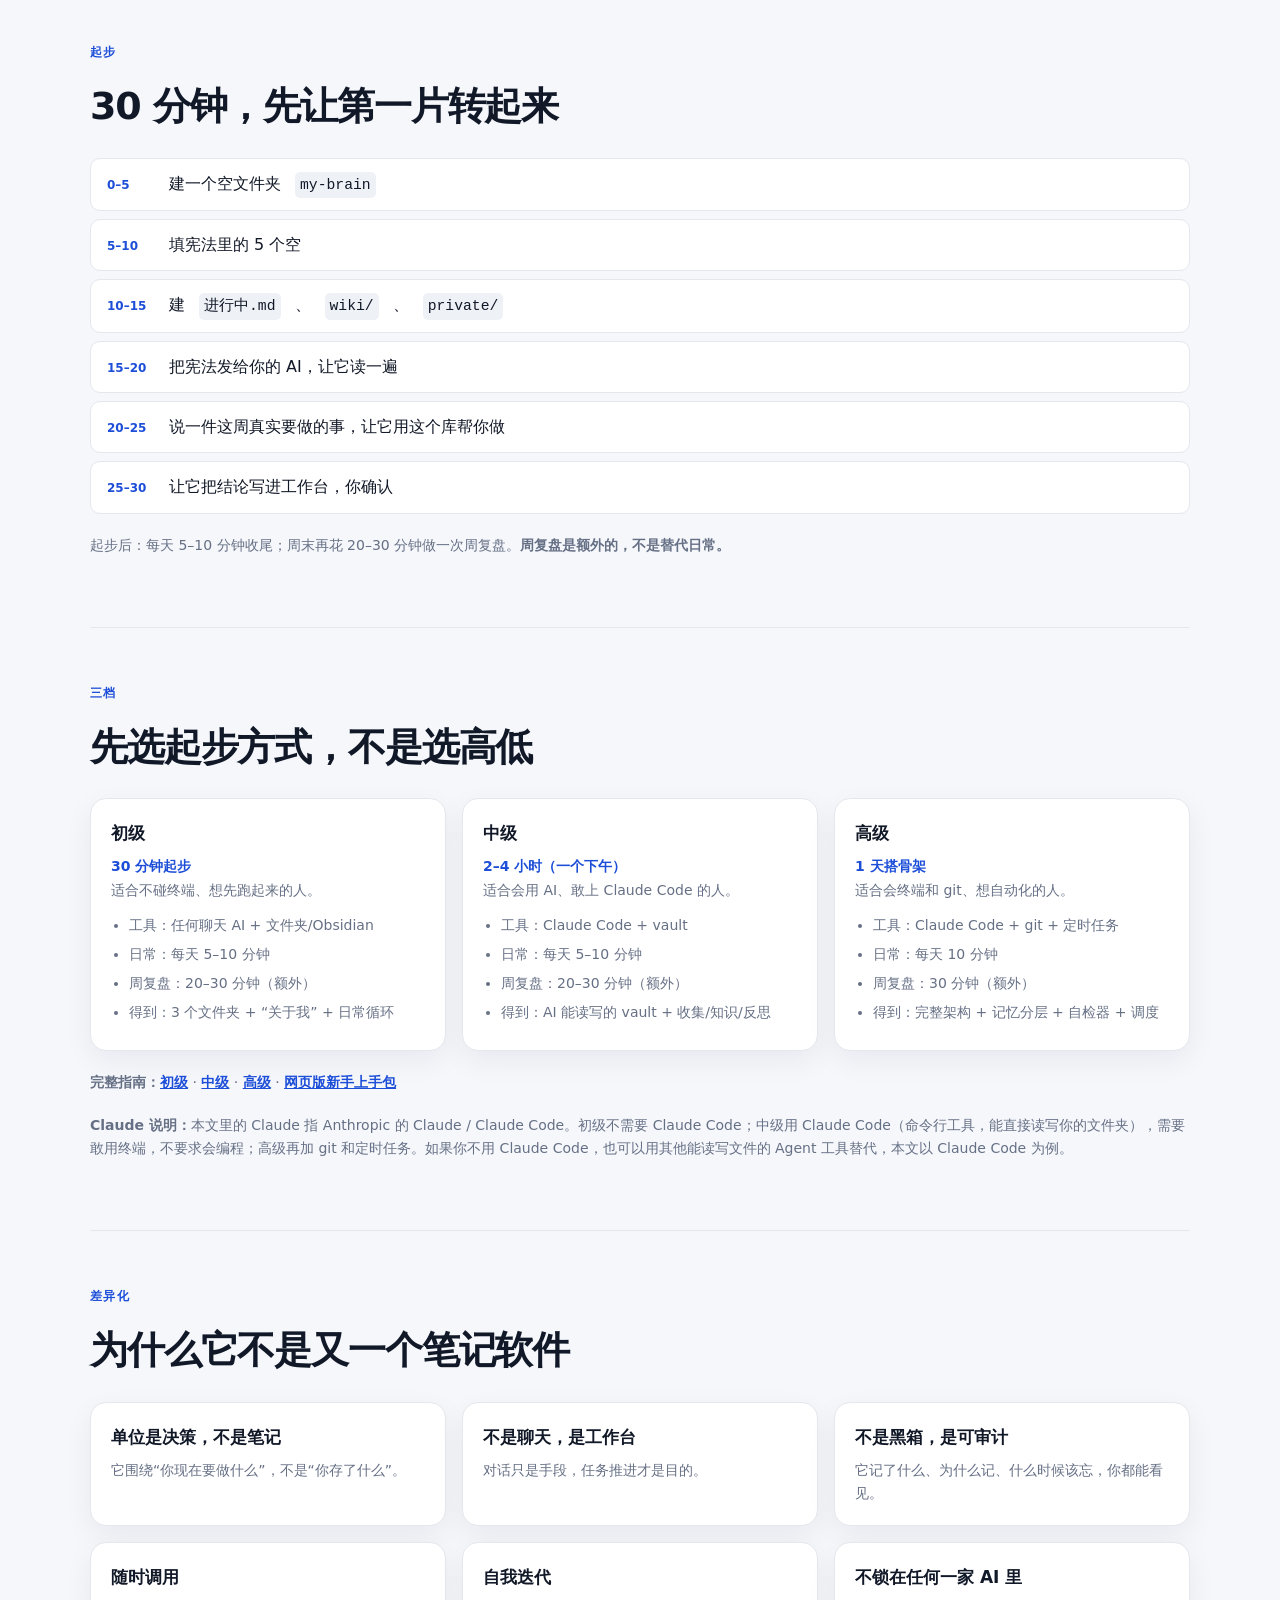
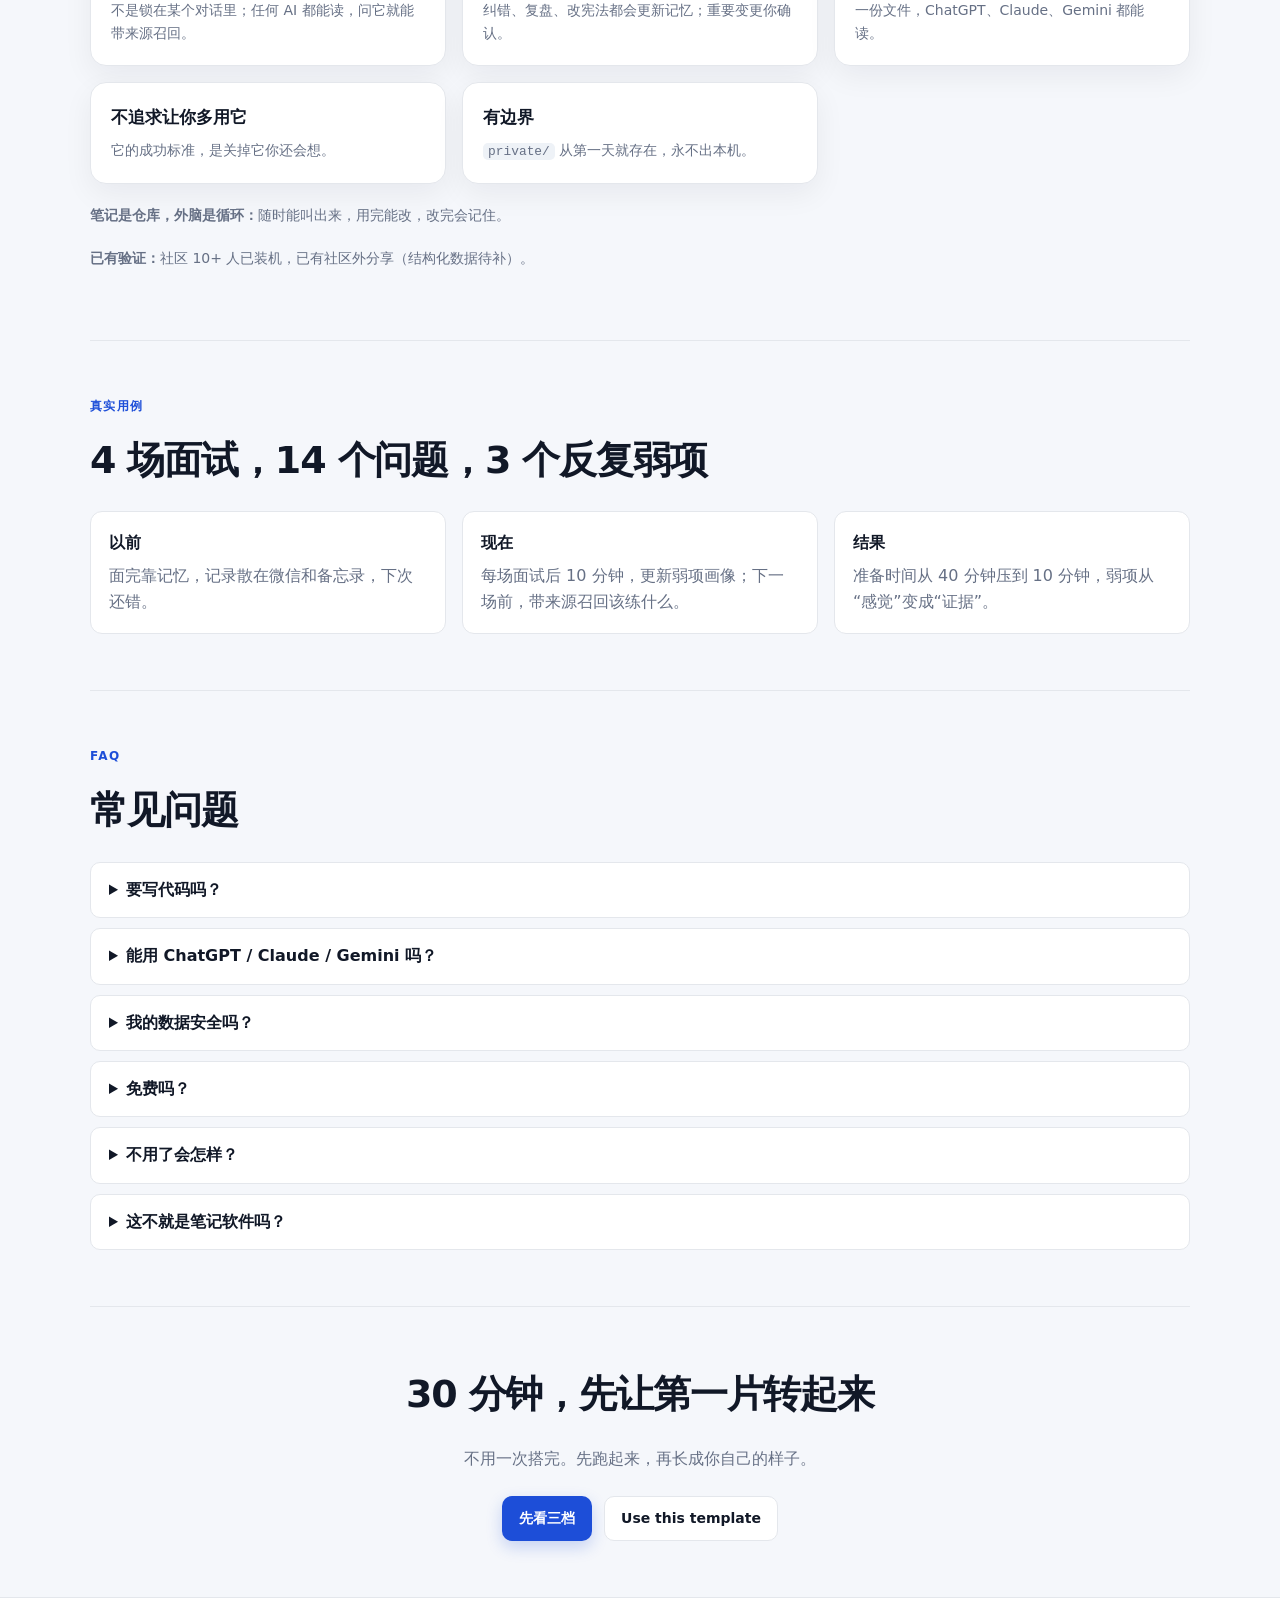
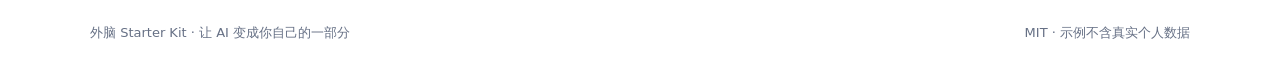
==== commit bfc8c9e4: "docs: mark starter kit as initially validated by community installs Co-Authored-By: Claude Code <nor" ====
--- a/site/index.html
+++ b/site/index.html
@@ -150,6 +150,7 @@
         <div class="card"><h3>有边界</h3><p><code>private/</code> 从第一天就存在，永不出本机。</p></div>
       </div>
       <p class="note"><strong>笔记是仓库，外脑是循环：</strong>随时能叫出来，用完能改，改完会记住。</p>
+      <p class="note"><strong>已有验证：</strong>社区 10+ 人已装机，已有社区外分享（结构化数据待补）。</p>
     </section>
 
     <section class="section container">
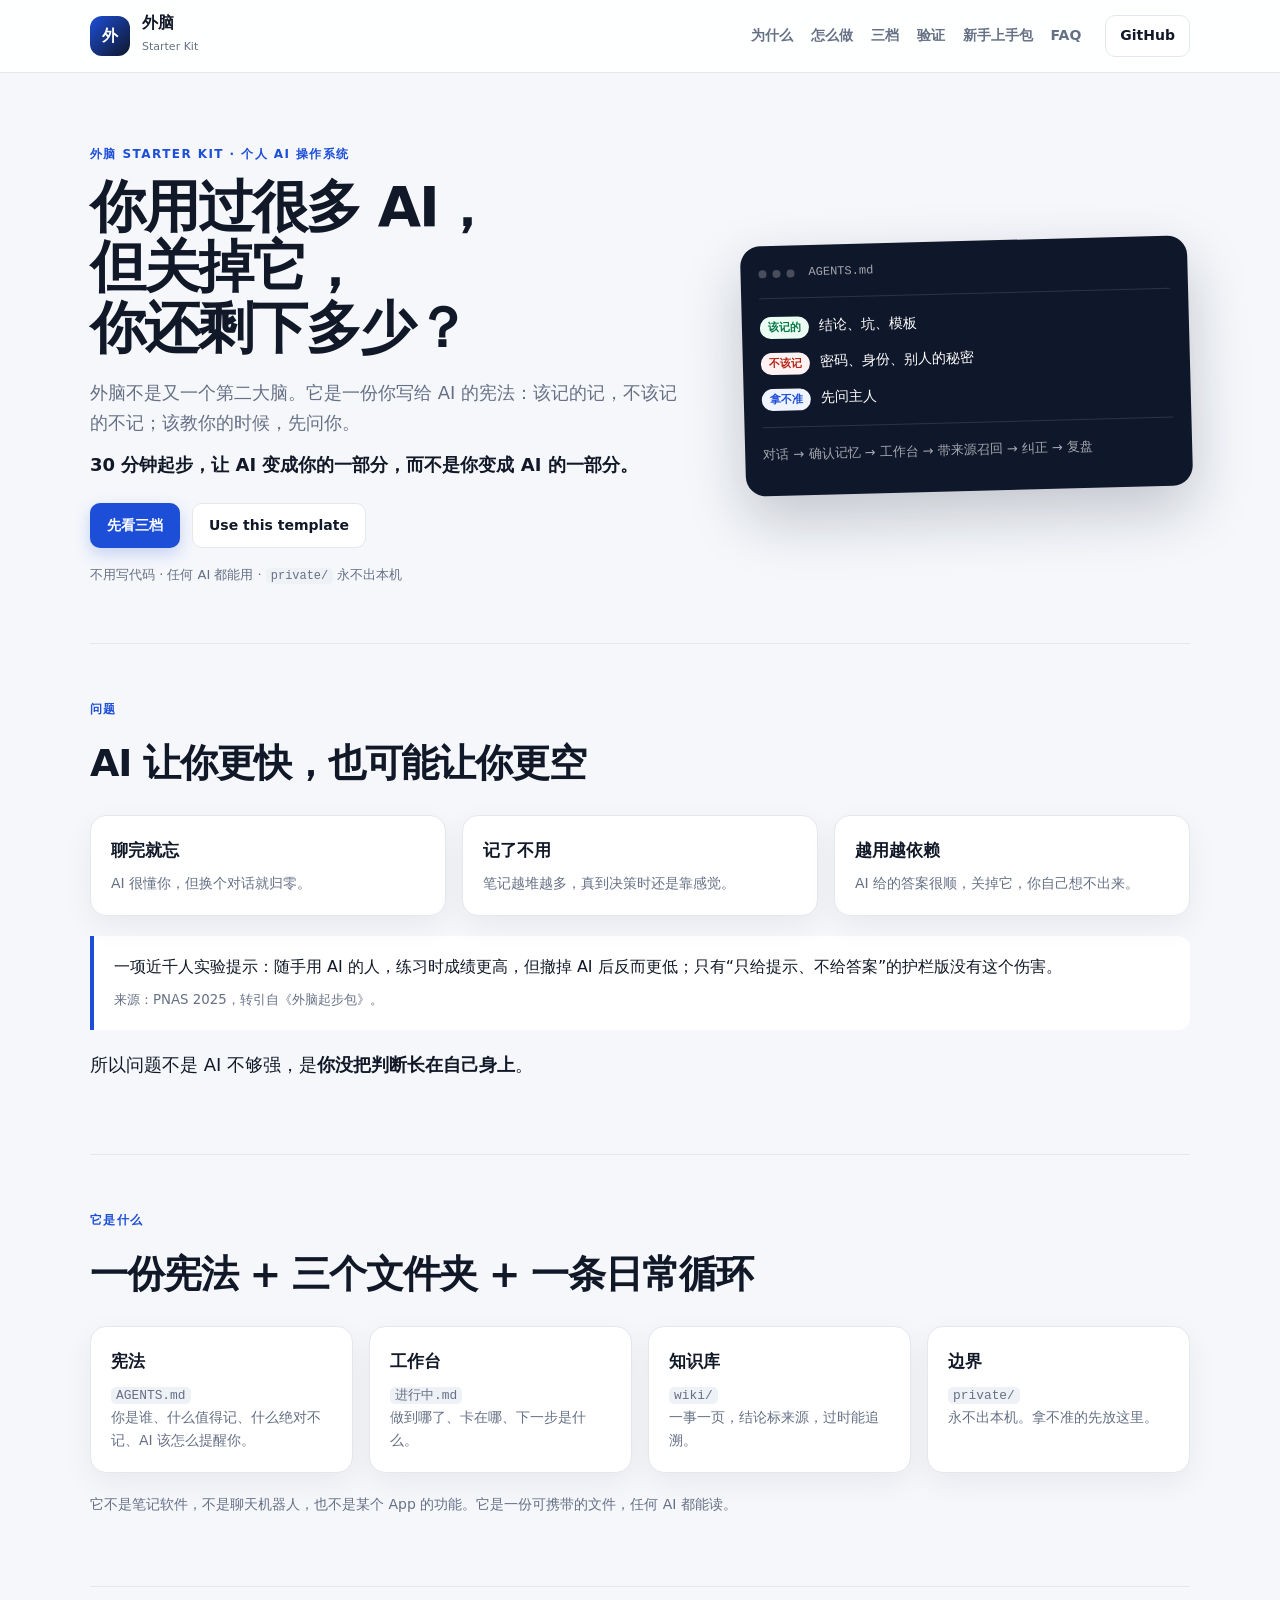
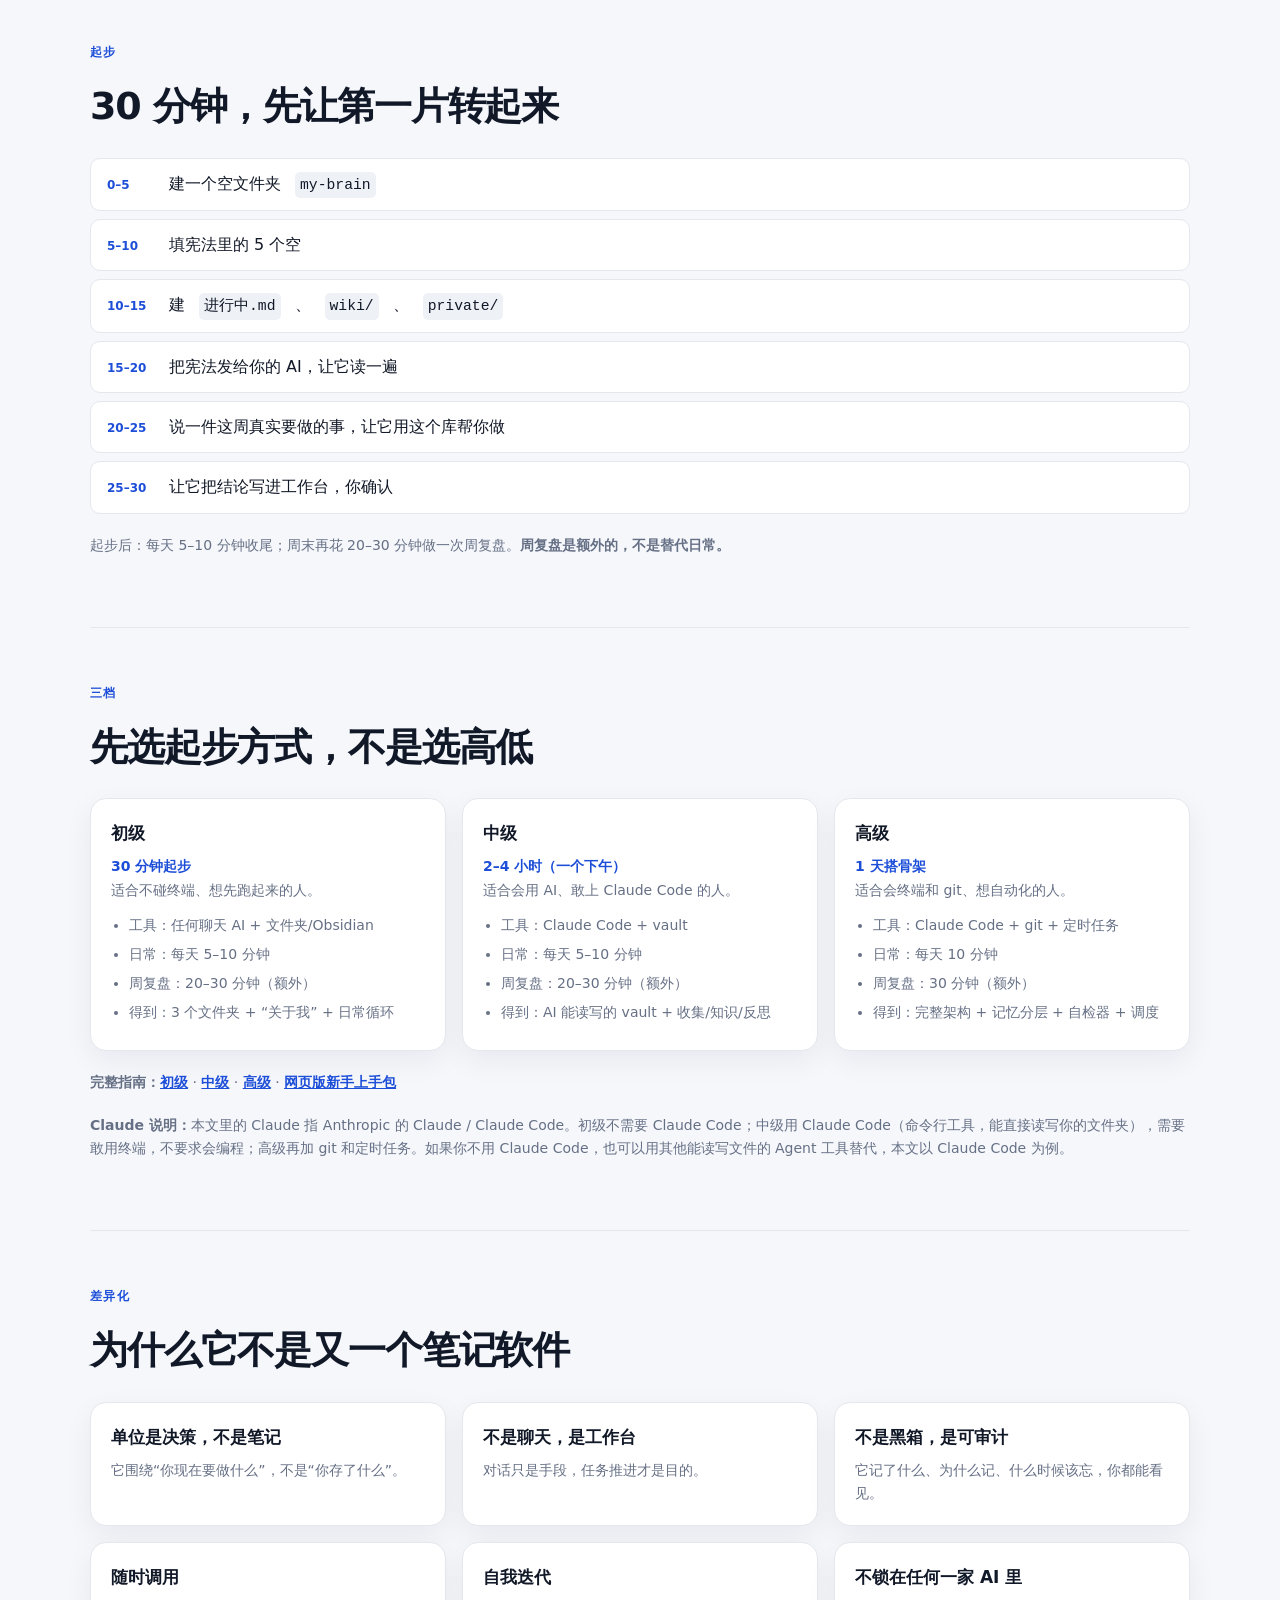
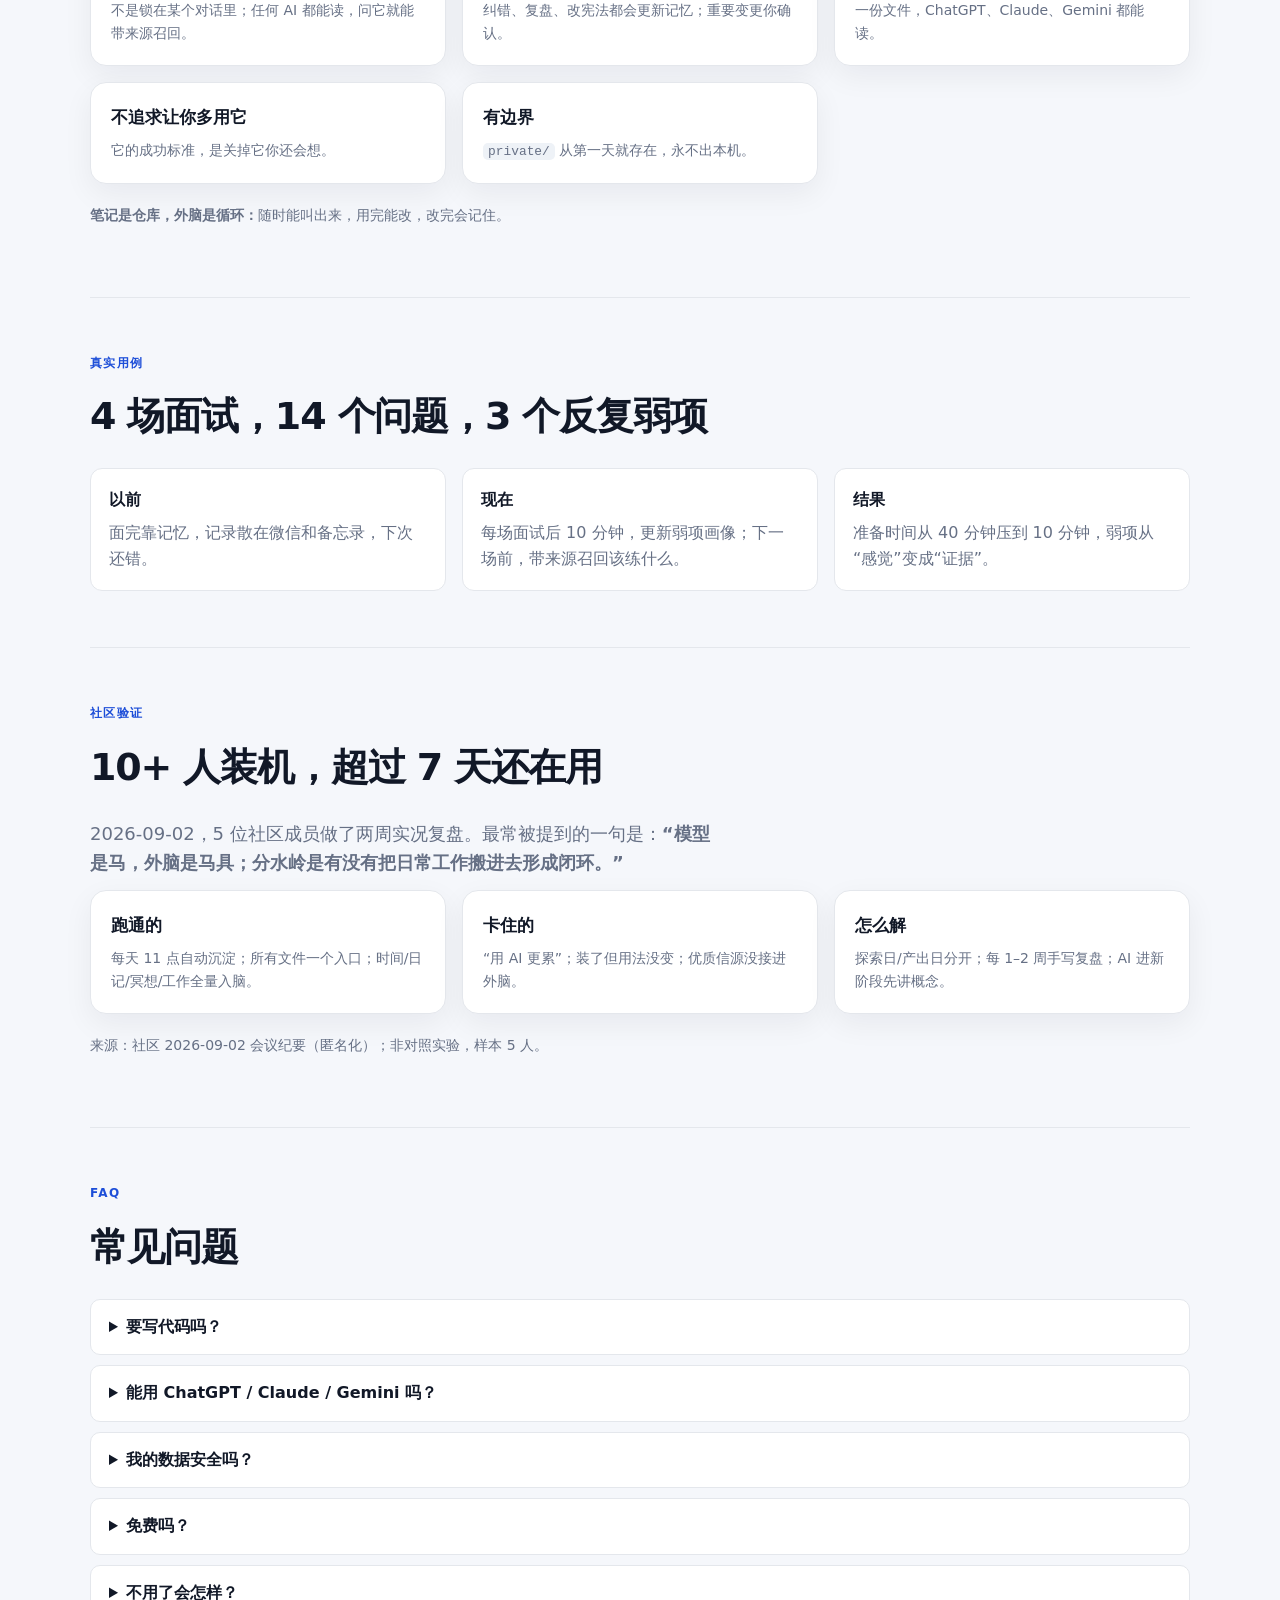
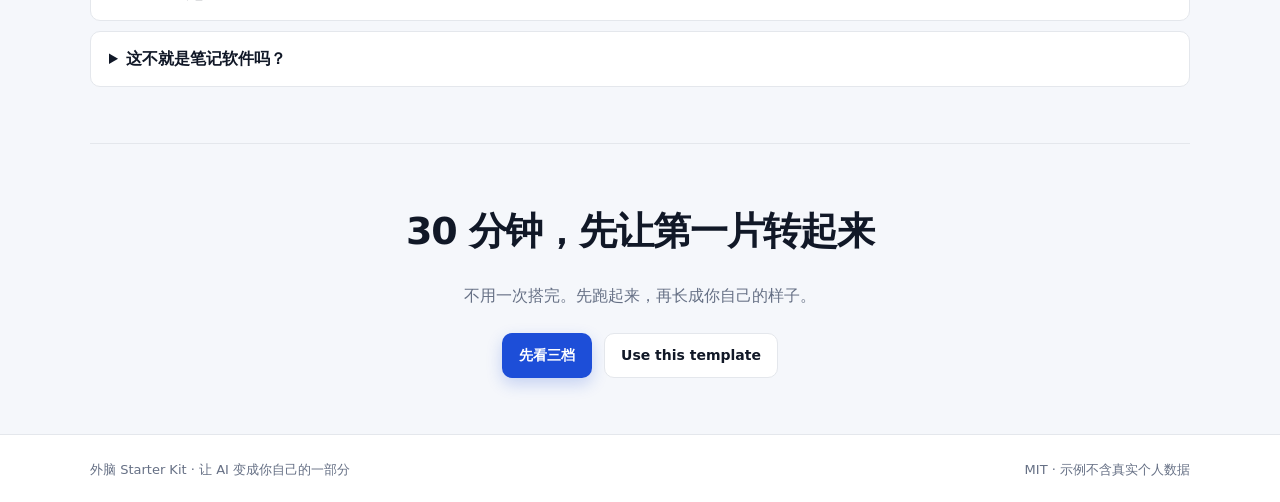
==== commit 3c299577: "docs: add community validation evidence to PRD and site Co-Authored-By: Claude Code <noreply@anthrop" ====
--- a/site/index.html
+++ b/site/index.html
@@ -21,6 +21,7 @@
         <a href="#problem">为什么</a>
         <a href="#how">怎么做</a>
         <a href="#tiers">三档</a>
+        <a href="#validation">验证</a>
         <a href="onboarding.html">新手上手包</a>
         <a href="#faq">FAQ</a>
       </nav>
@@ -150,7 +151,6 @@
         <div class="card"><h3>有边界</h3><p><code>private/</code> 从第一天就存在，永不出本机。</p></div>
       </div>
       <p class="note"><strong>笔记是仓库，外脑是循环：</strong>随时能叫出来，用完能改，改完会记住。</p>
-      <p class="note"><strong>已有验证：</strong>社区 10+ 人已装机，已有社区外分享（结构化数据待补）。</p>
     </section>
 
     <section class="section container">
@@ -161,6 +161,18 @@
         <div><strong>现在</strong><p>每场面试后 10 分钟，更新弱项画像；下一场前，带来源召回该练什么。</p></div>
         <div><strong>结果</strong><p>准备时间从 40 分钟压到 10 分钟，弱项从“感觉”变成“证据”。</p></div>
       </div>
+    </section>
+
+    <section id="validation" class="section container">
+      <p class="eyebrow">社区验证</p>
+      <h2>10+ 人装机，超过 7 天还在用</h2>
+      <p class="lead">2026-09-02，5 位社区成员做了两周实况复盘。最常被提到的一句是：<strong>“模型是马，外脑是马具；分水岭是有没有把日常工作搬进去形成闭环。”</strong></p>
+      <div class="grid-3">
+        <div class="card"><h3>跑通的</h3><p>每天 11 点自动沉淀；所有文件一个入口；时间/日记/冥想/工作全量入脑。</p></div>
+        <div class="card"><h3>卡住的</h3><p>“用 AI 更累”；装了但用法没变；优质信源没接进外脑。</p></div>
+        <div class="card"><h3>怎么解</h3><p>探索日/产出日分开；每 1–2 周手写复盘；AI 进新阶段先讲概念。</p></div>
+      </div>
+      <p class="note">来源：社区 2026-09-02 会议纪要（匿名化）；非对照实验，样本 5 人。</p>
     </section>
 
     <section id="faq" class="section container">
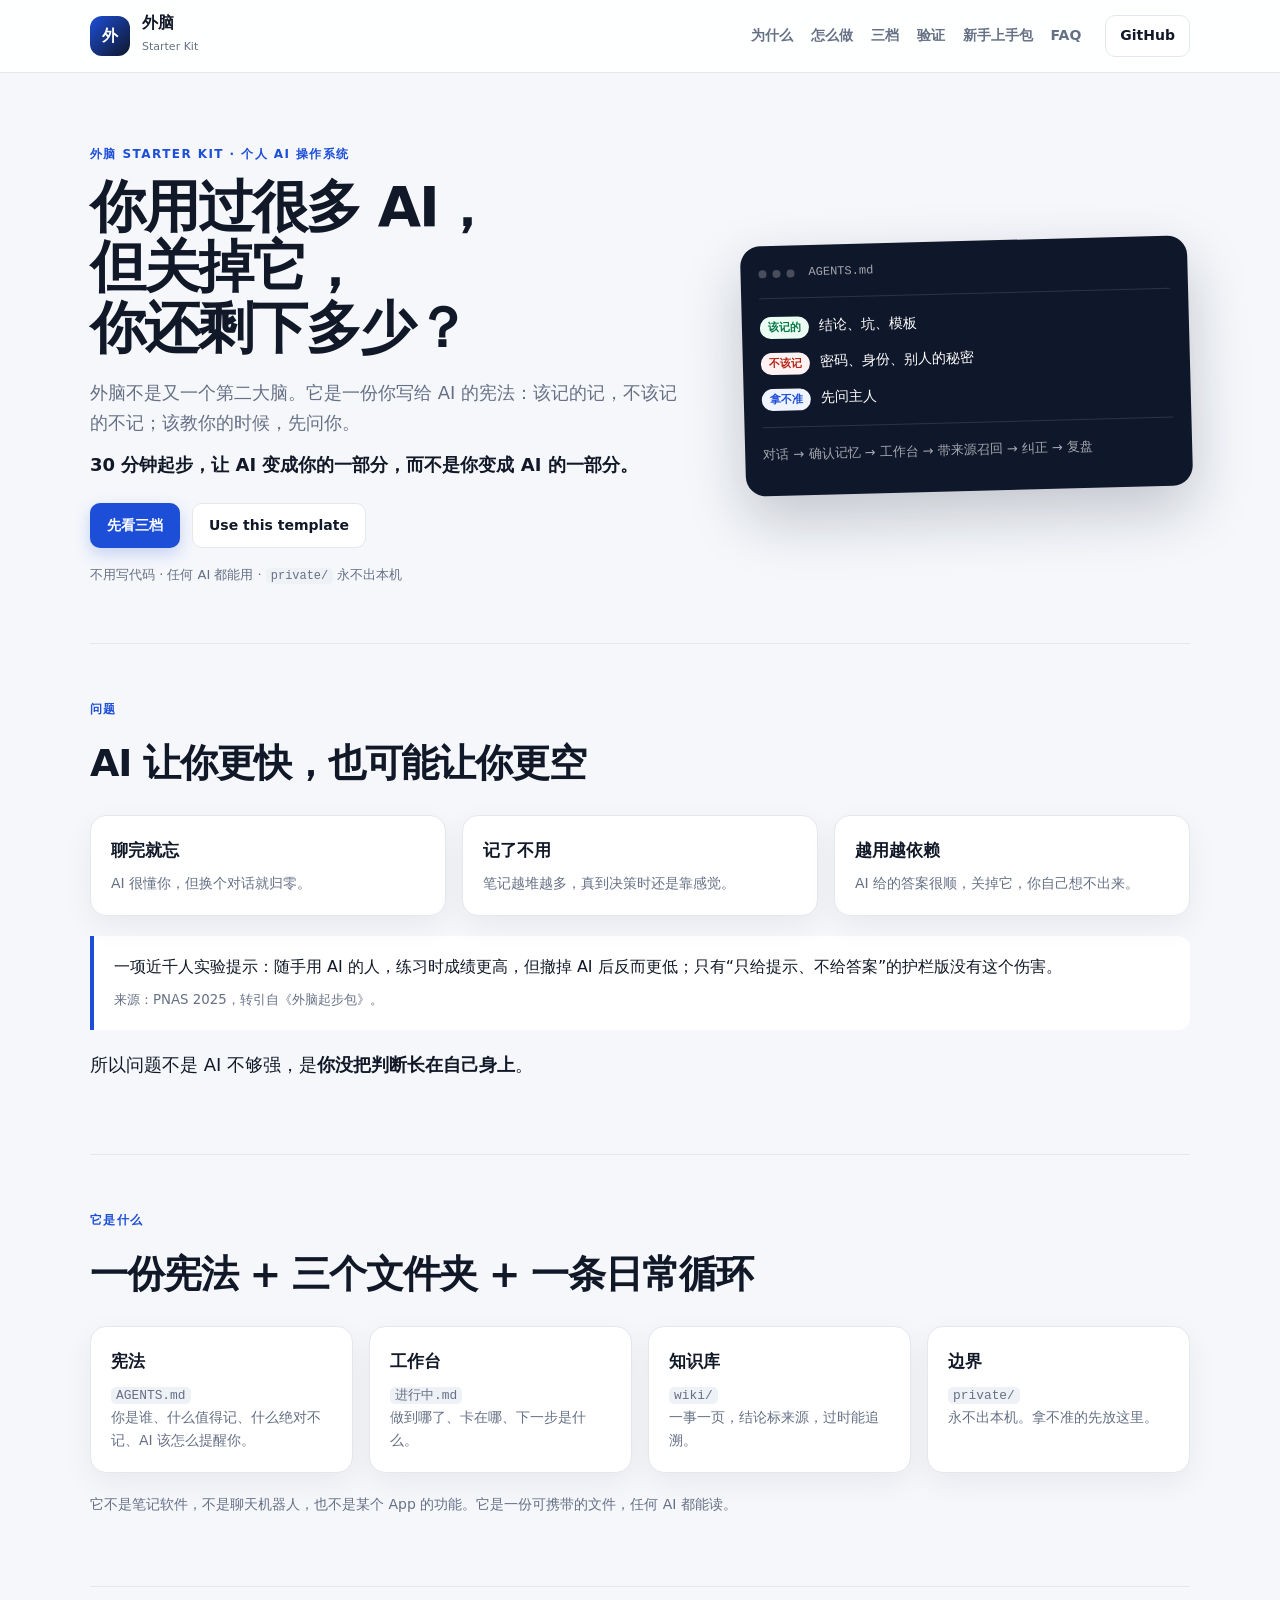
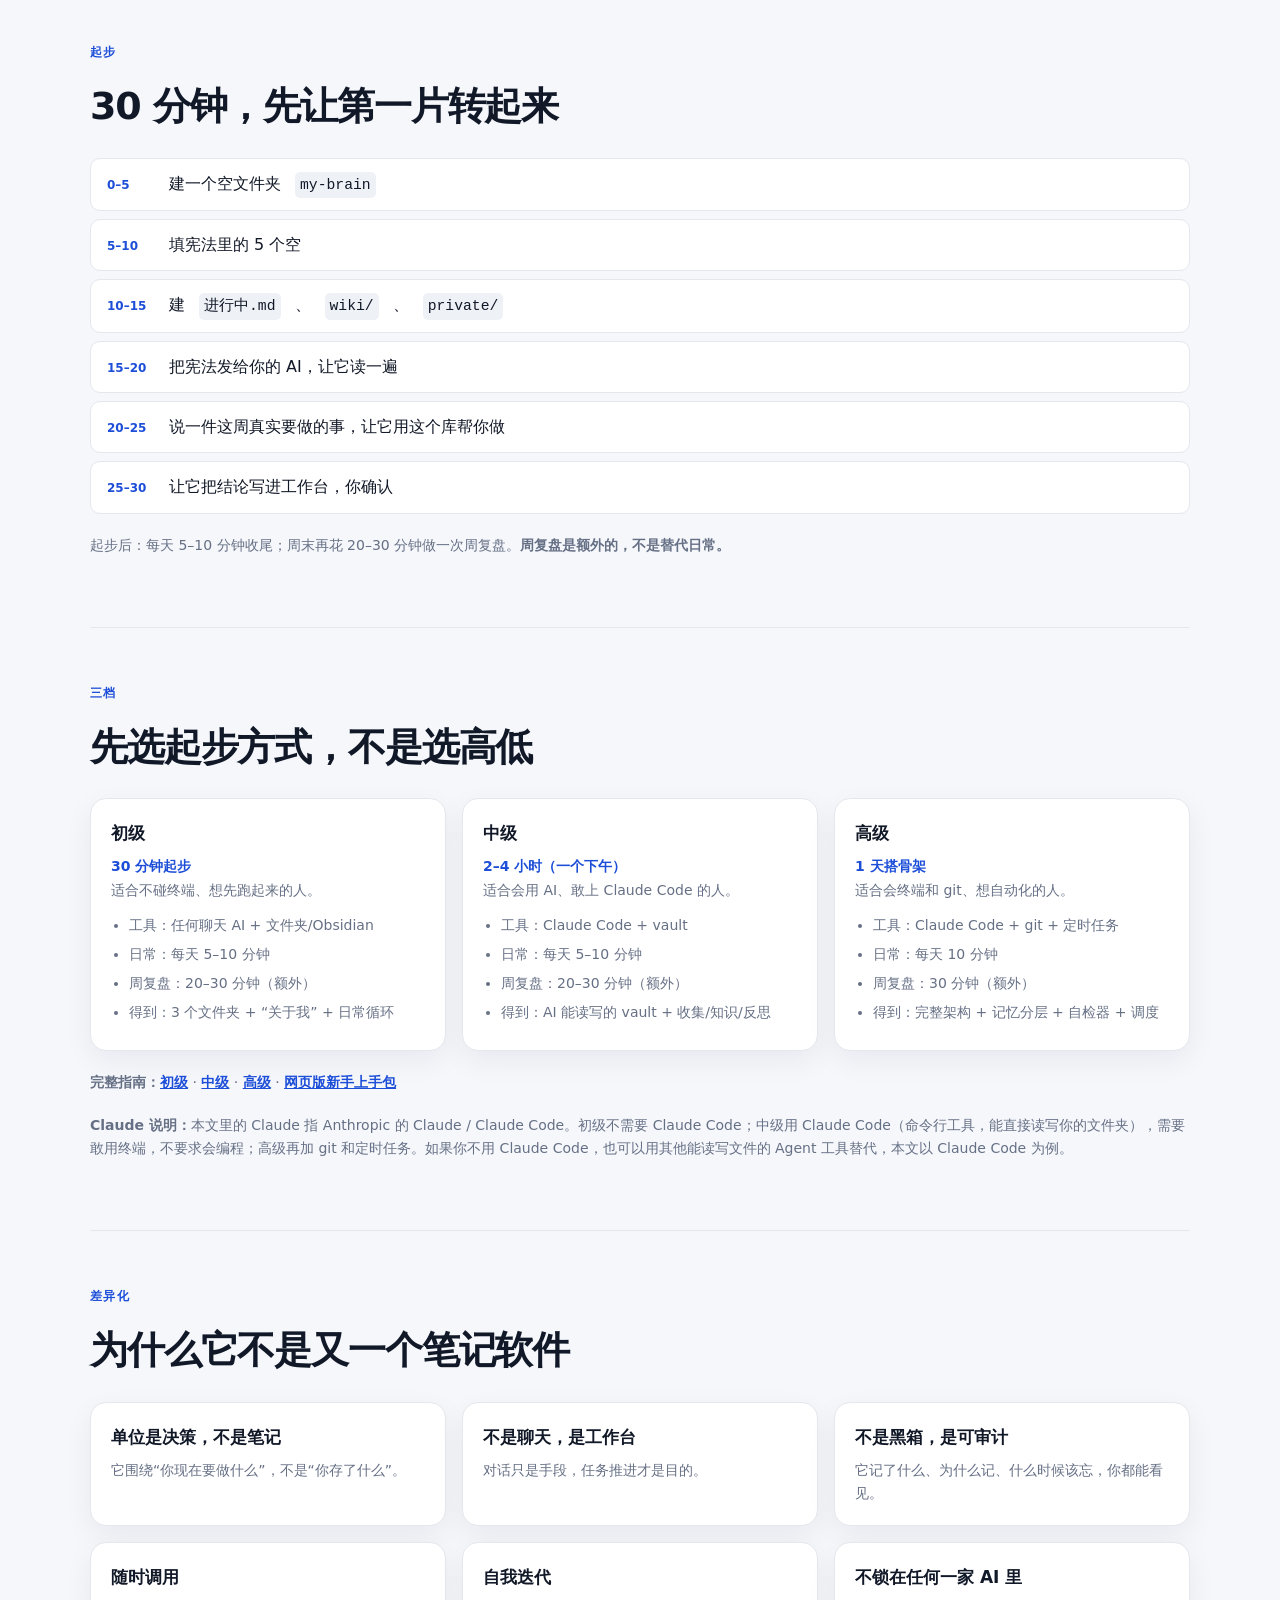
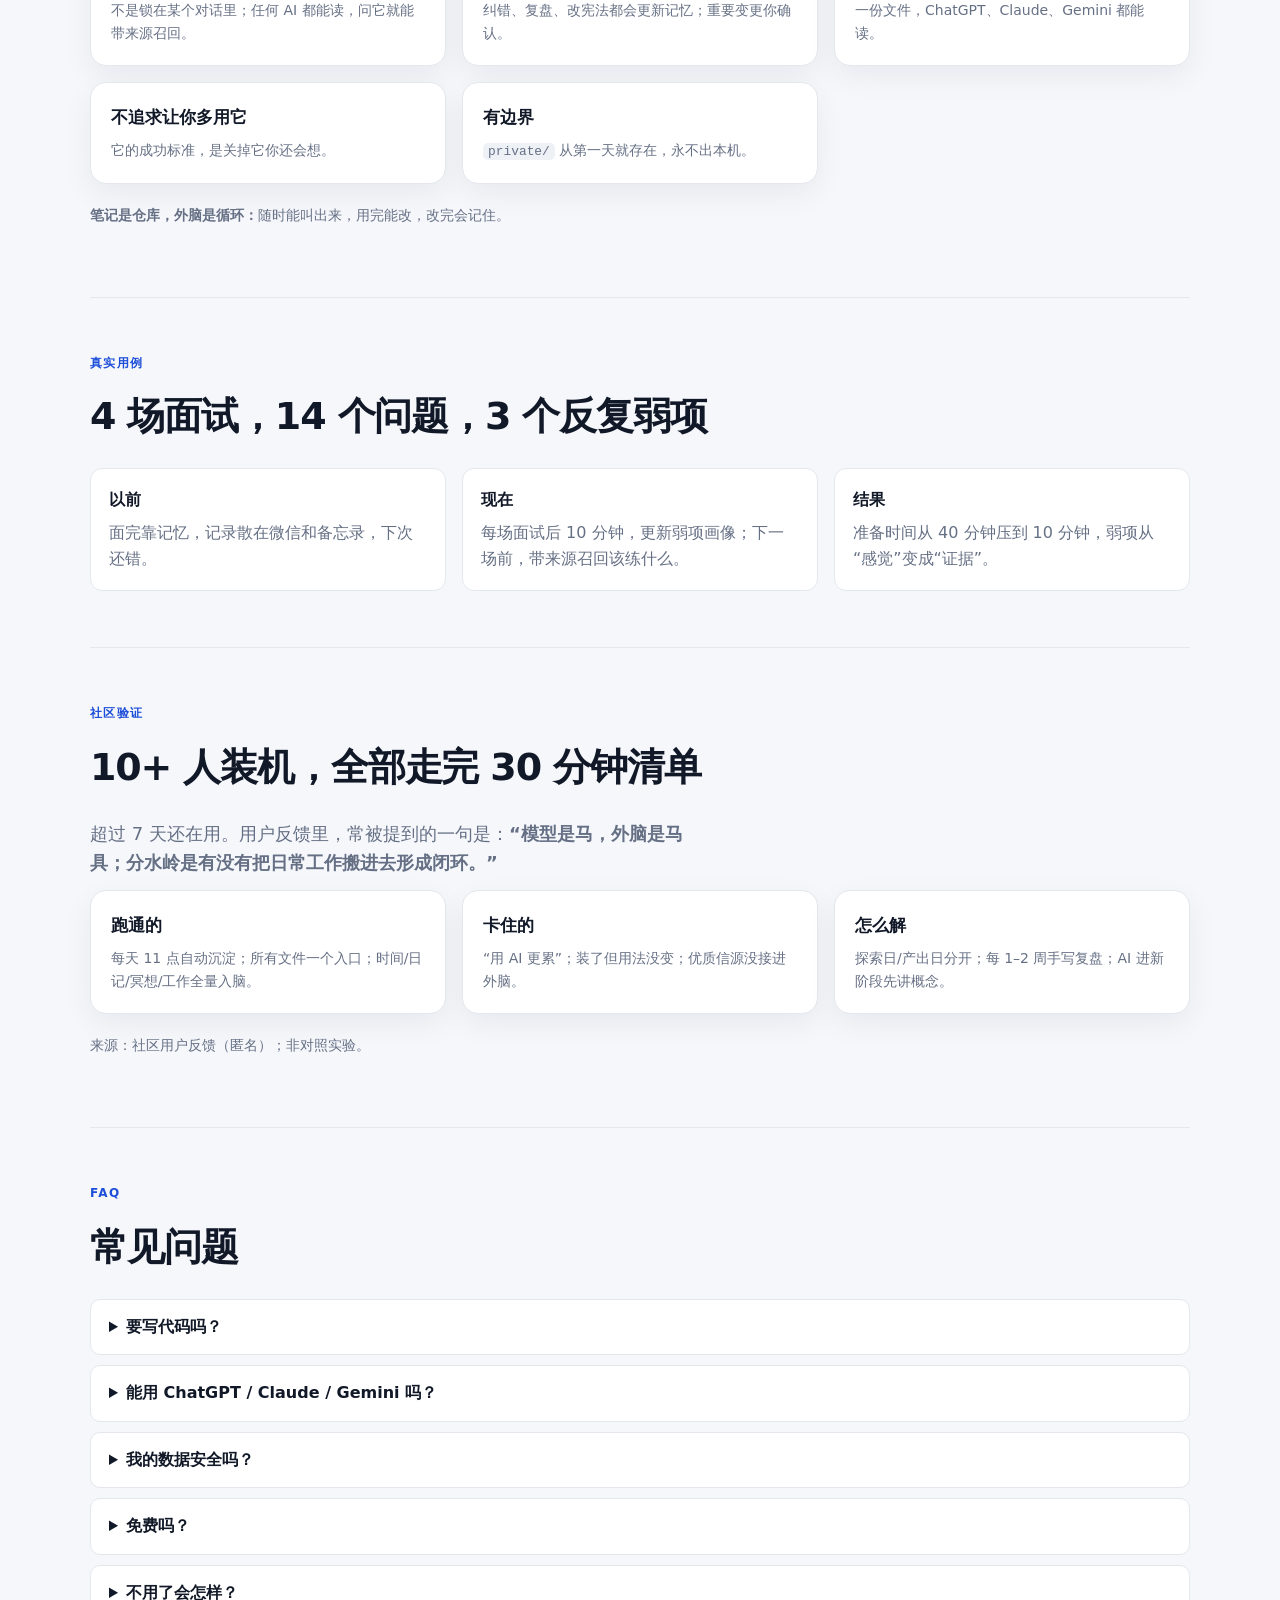
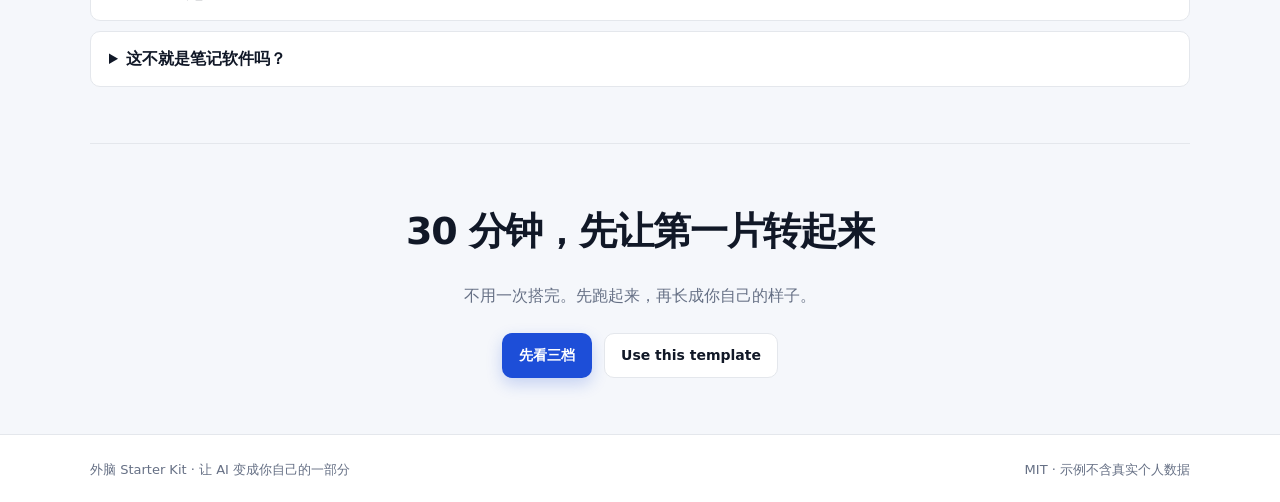
==== commit 2b317833: "docs: simplify validation to user feedback and full checklist completion Co-Authored-By: Claude Code" ====
--- a/site/index.html
+++ b/site/index.html
@@ -165,14 +165,14 @@
 
     <section id="validation" class="section container">
       <p class="eyebrow">社区验证</p>
-      <h2>10+ 人装机，超过 7 天还在用</h2>
-      <p class="lead">2026-09-02，5 位社区成员做了两周实况复盘。最常被提到的一句是：<strong>“模型是马，外脑是马具；分水岭是有没有把日常工作搬进去形成闭环。”</strong></p>
+      <h2>10+ 人装机，全部走完 30 分钟清单</h2>
+      <p class="lead">超过 7 天还在用。用户反馈里，常被提到的一句是：<strong>“模型是马，外脑是马具；分水岭是有没有把日常工作搬进去形成闭环。”</strong></p>
       <div class="grid-3">
         <div class="card"><h3>跑通的</h3><p>每天 11 点自动沉淀；所有文件一个入口；时间/日记/冥想/工作全量入脑。</p></div>
         <div class="card"><h3>卡住的</h3><p>“用 AI 更累”；装了但用法没变；优质信源没接进外脑。</p></div>
         <div class="card"><h3>怎么解</h3><p>探索日/产出日分开；每 1–2 周手写复盘；AI 进新阶段先讲概念。</p></div>
       </div>
-      <p class="note">来源：社区 2026-09-02 会议纪要（匿名化）；非对照实验，样本 5 人。</p>
+      <p class="note">来源：社区用户反馈（匿名）；非对照实验。</p>
     </section>
 
     <section id="faq" class="section container">
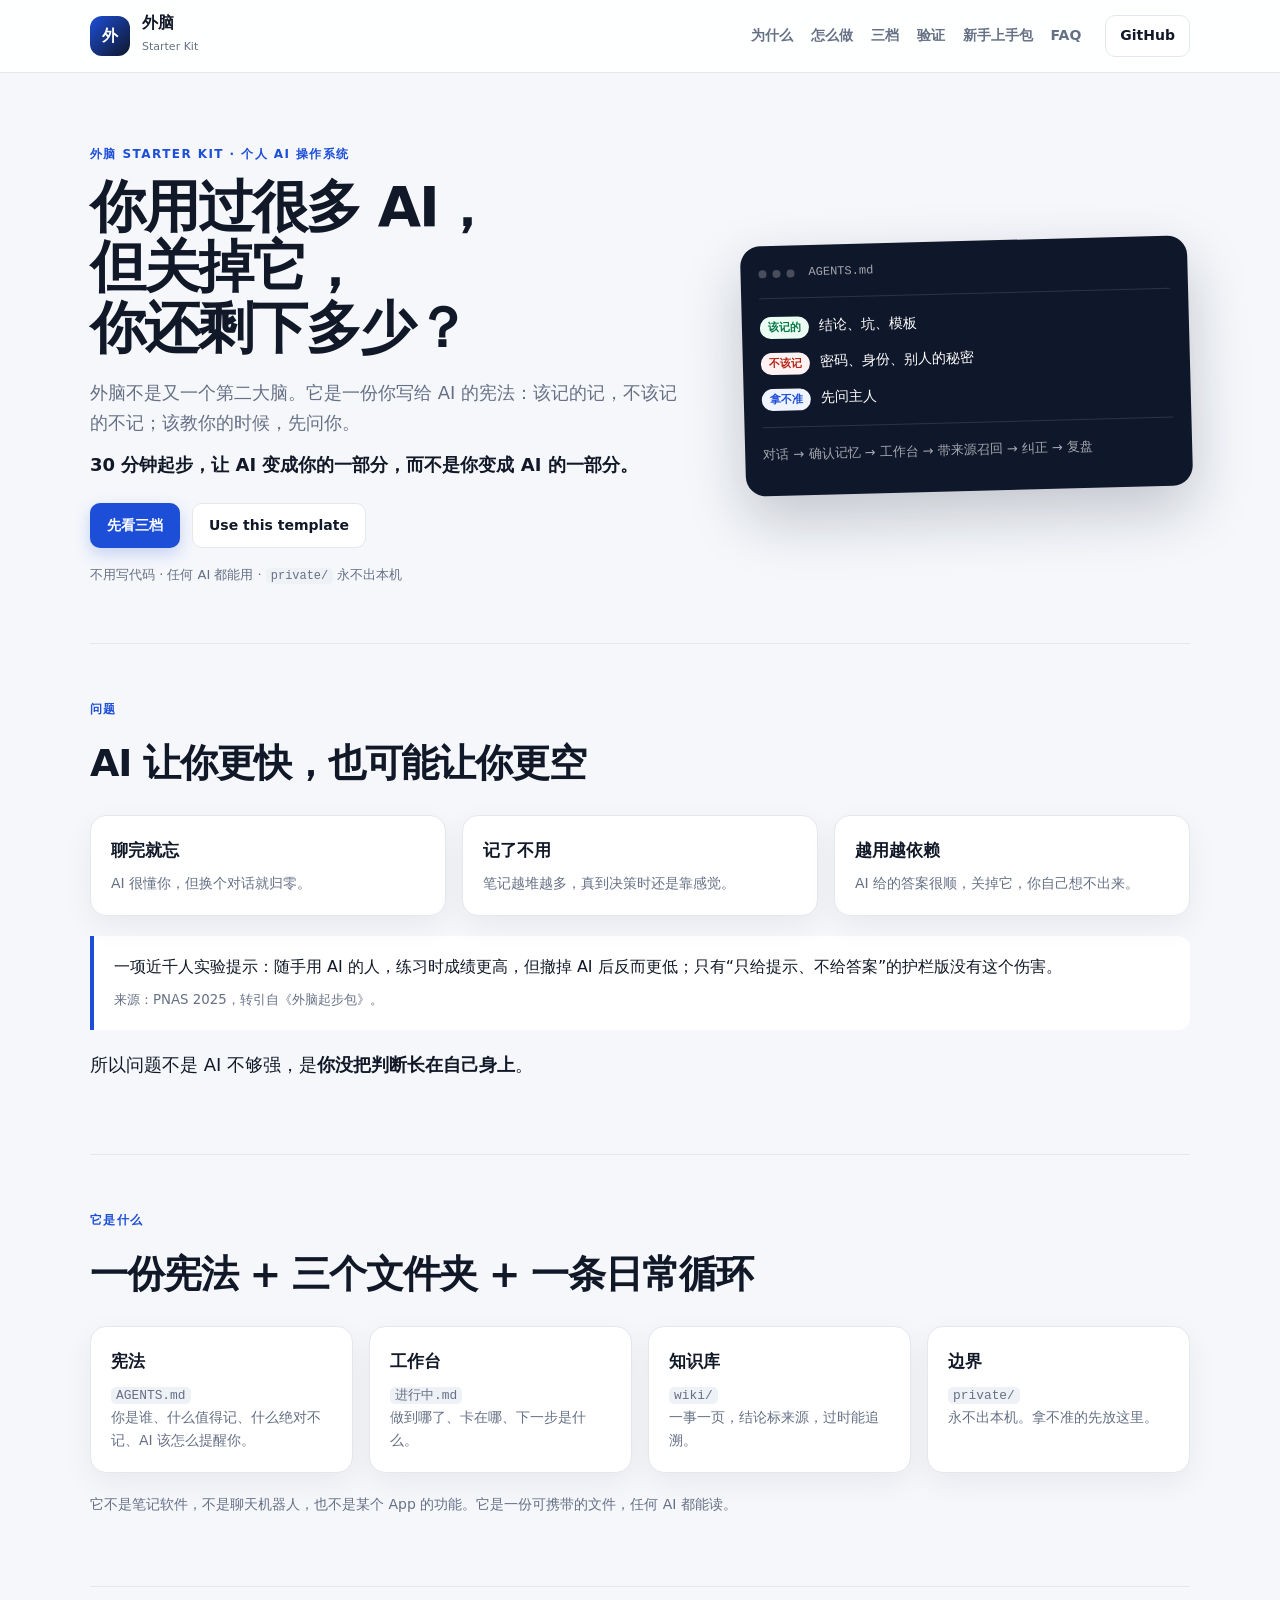
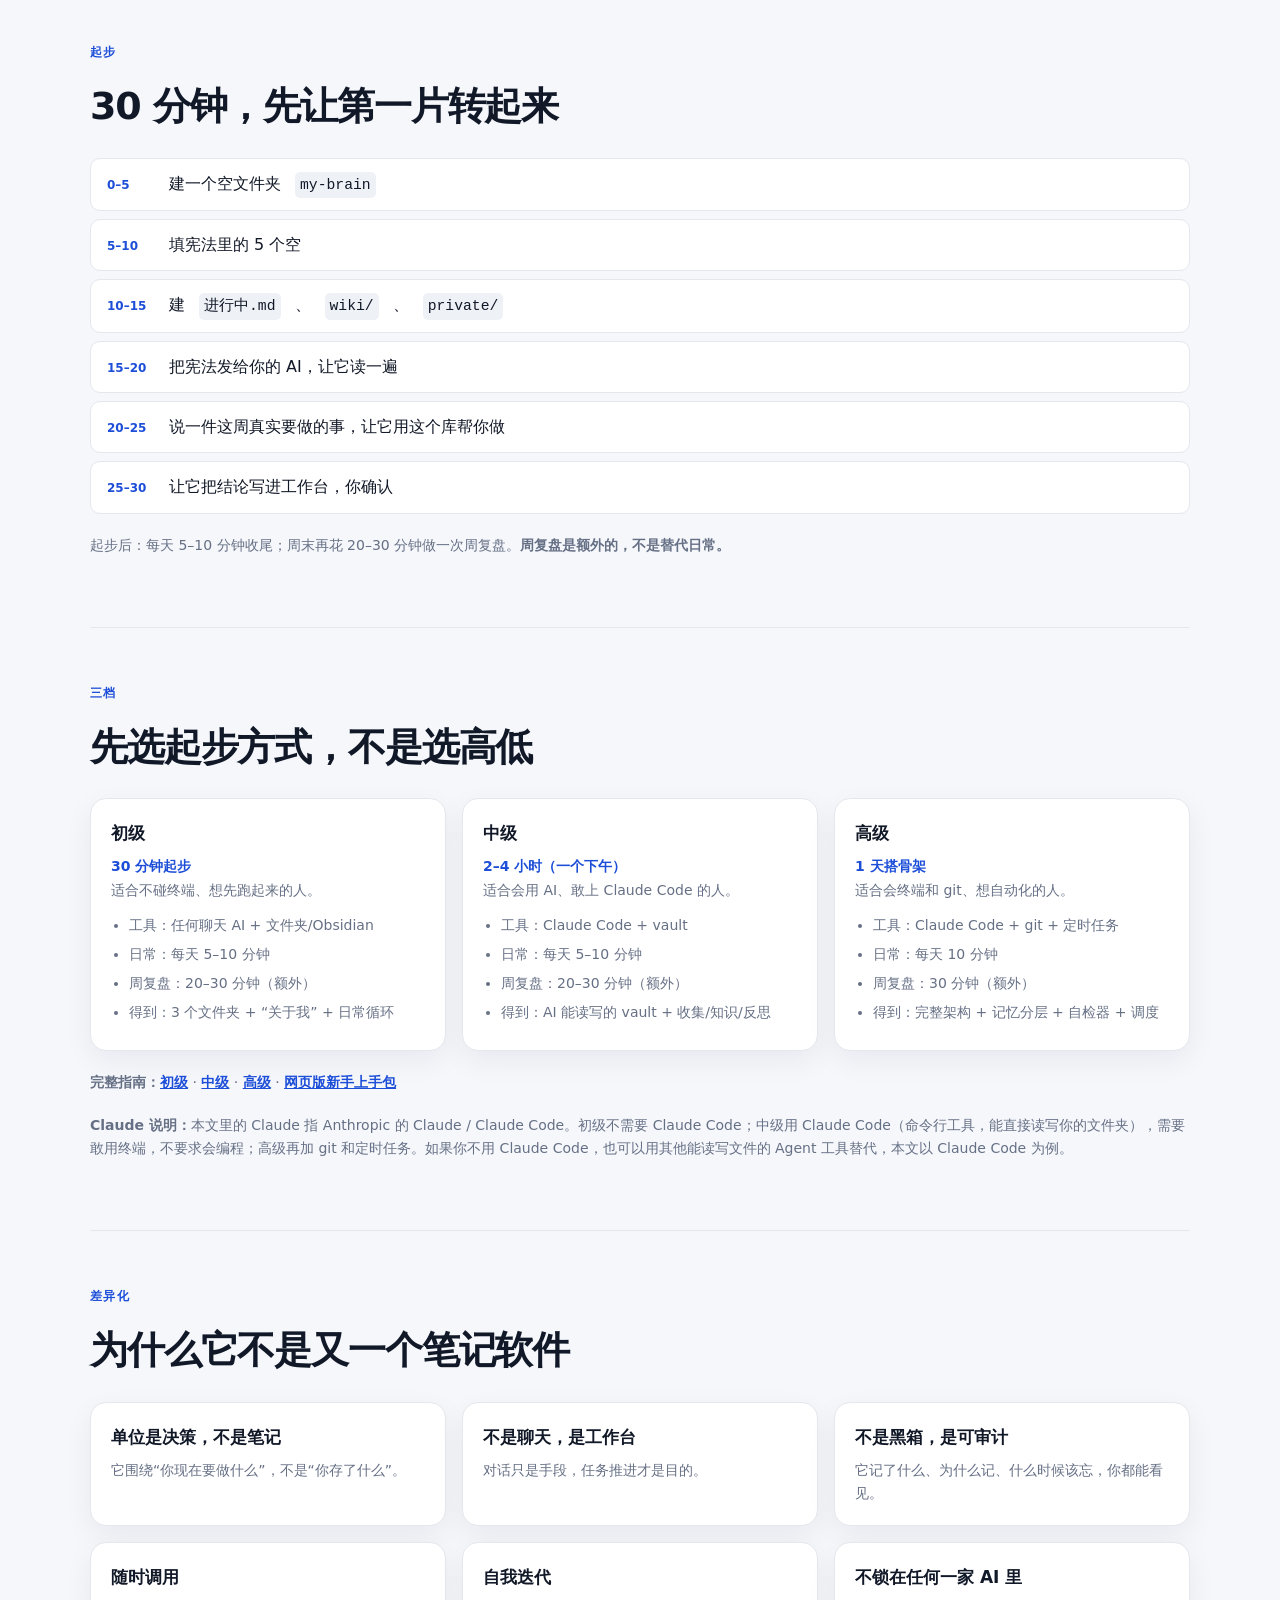
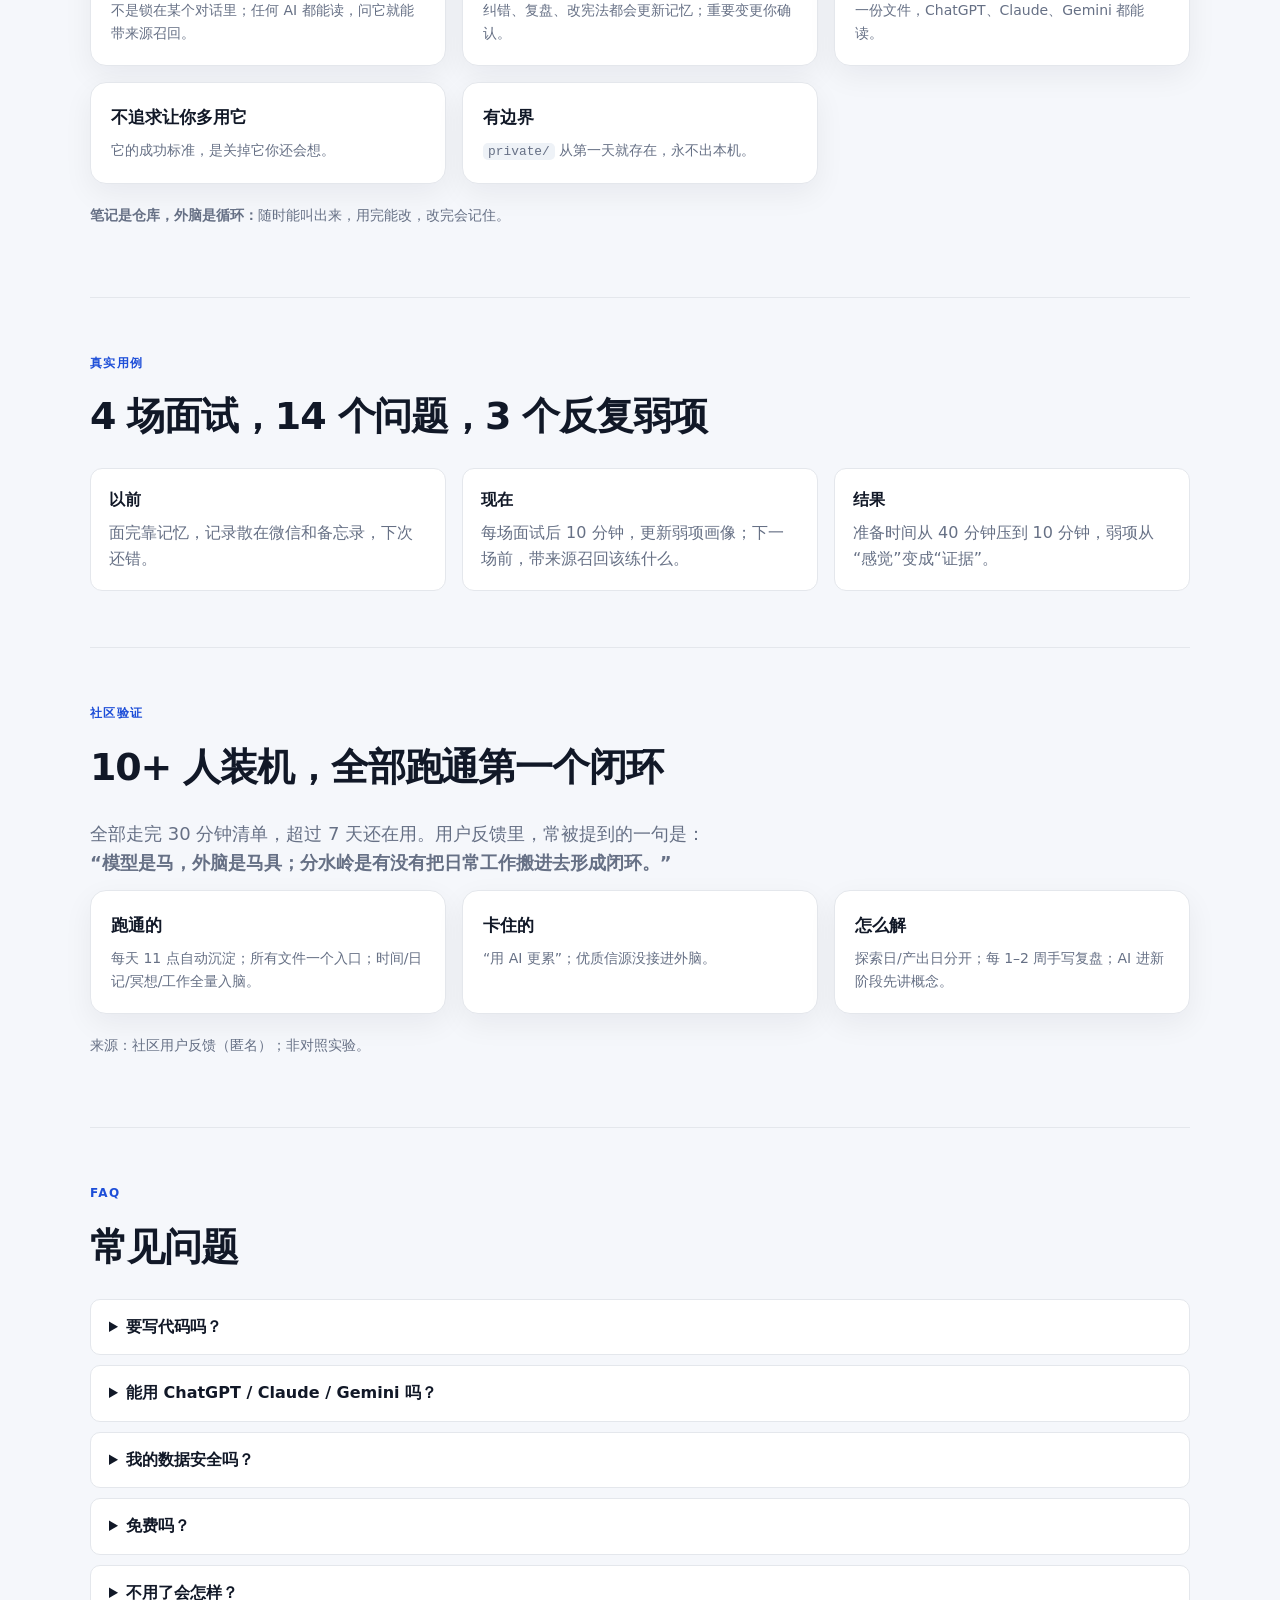
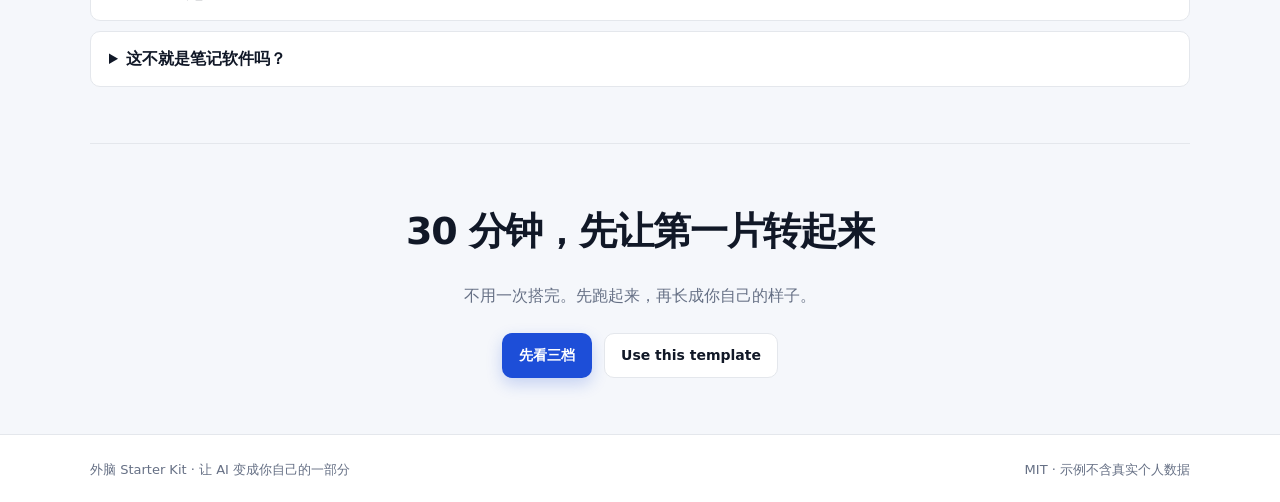
==== commit f28979a0: "docs: mark first closed loop as validated by all community users Co-Authored-By: Claude Code <norepl" ====
--- a/site/index.html
+++ b/site/index.html
@@ -165,11 +165,11 @@
 
     <section id="validation" class="section container">
       <p class="eyebrow">社区验证</p>
-      <h2>10+ 人装机，全部走完 30 分钟清单</h2>
-      <p class="lead">超过 7 天还在用。用户反馈里，常被提到的一句是：<strong>“模型是马，外脑是马具；分水岭是有没有把日常工作搬进去形成闭环。”</strong></p>
+      <h2>10+ 人装机，全部跑通第一个闭环</h2>
+      <p class="lead">全部走完 30 分钟清单，超过 7 天还在用。用户反馈里，常被提到的一句是：<strong>“模型是马，外脑是马具；分水岭是有没有把日常工作搬进去形成闭环。”</strong></p>
       <div class="grid-3">
         <div class="card"><h3>跑通的</h3><p>每天 11 点自动沉淀；所有文件一个入口；时间/日记/冥想/工作全量入脑。</p></div>
-        <div class="card"><h3>卡住的</h3><p>“用 AI 更累”；装了但用法没变；优质信源没接进外脑。</p></div>
+        <div class="card"><h3>卡住的</h3><p>“用 AI 更累”；优质信源没接进外脑。</p></div>
         <div class="card"><h3>怎么解</h3><p>探索日/产出日分开；每 1–2 周手写复盘；AI 进新阶段先讲概念。</p></div>
       </div>
       <p class="note">来源：社区用户反馈（匿名）；非对照实验。</p>
